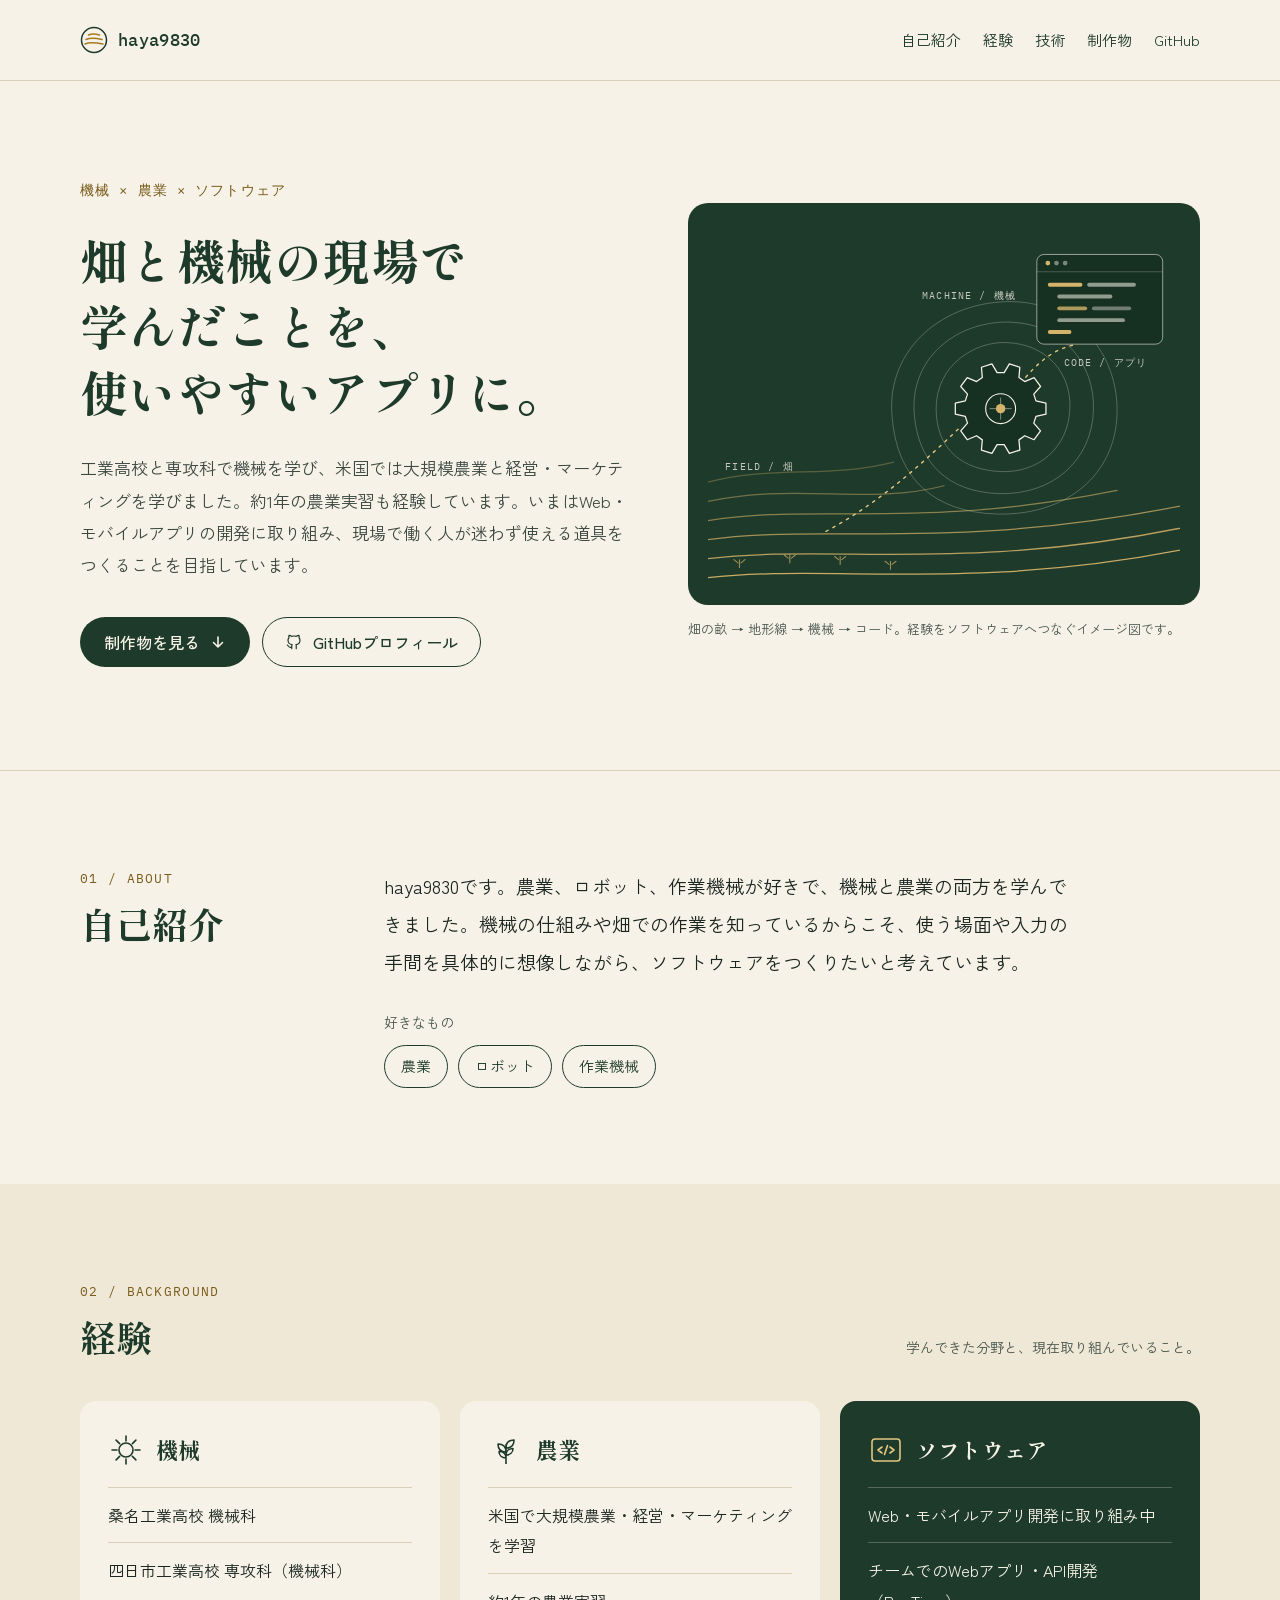
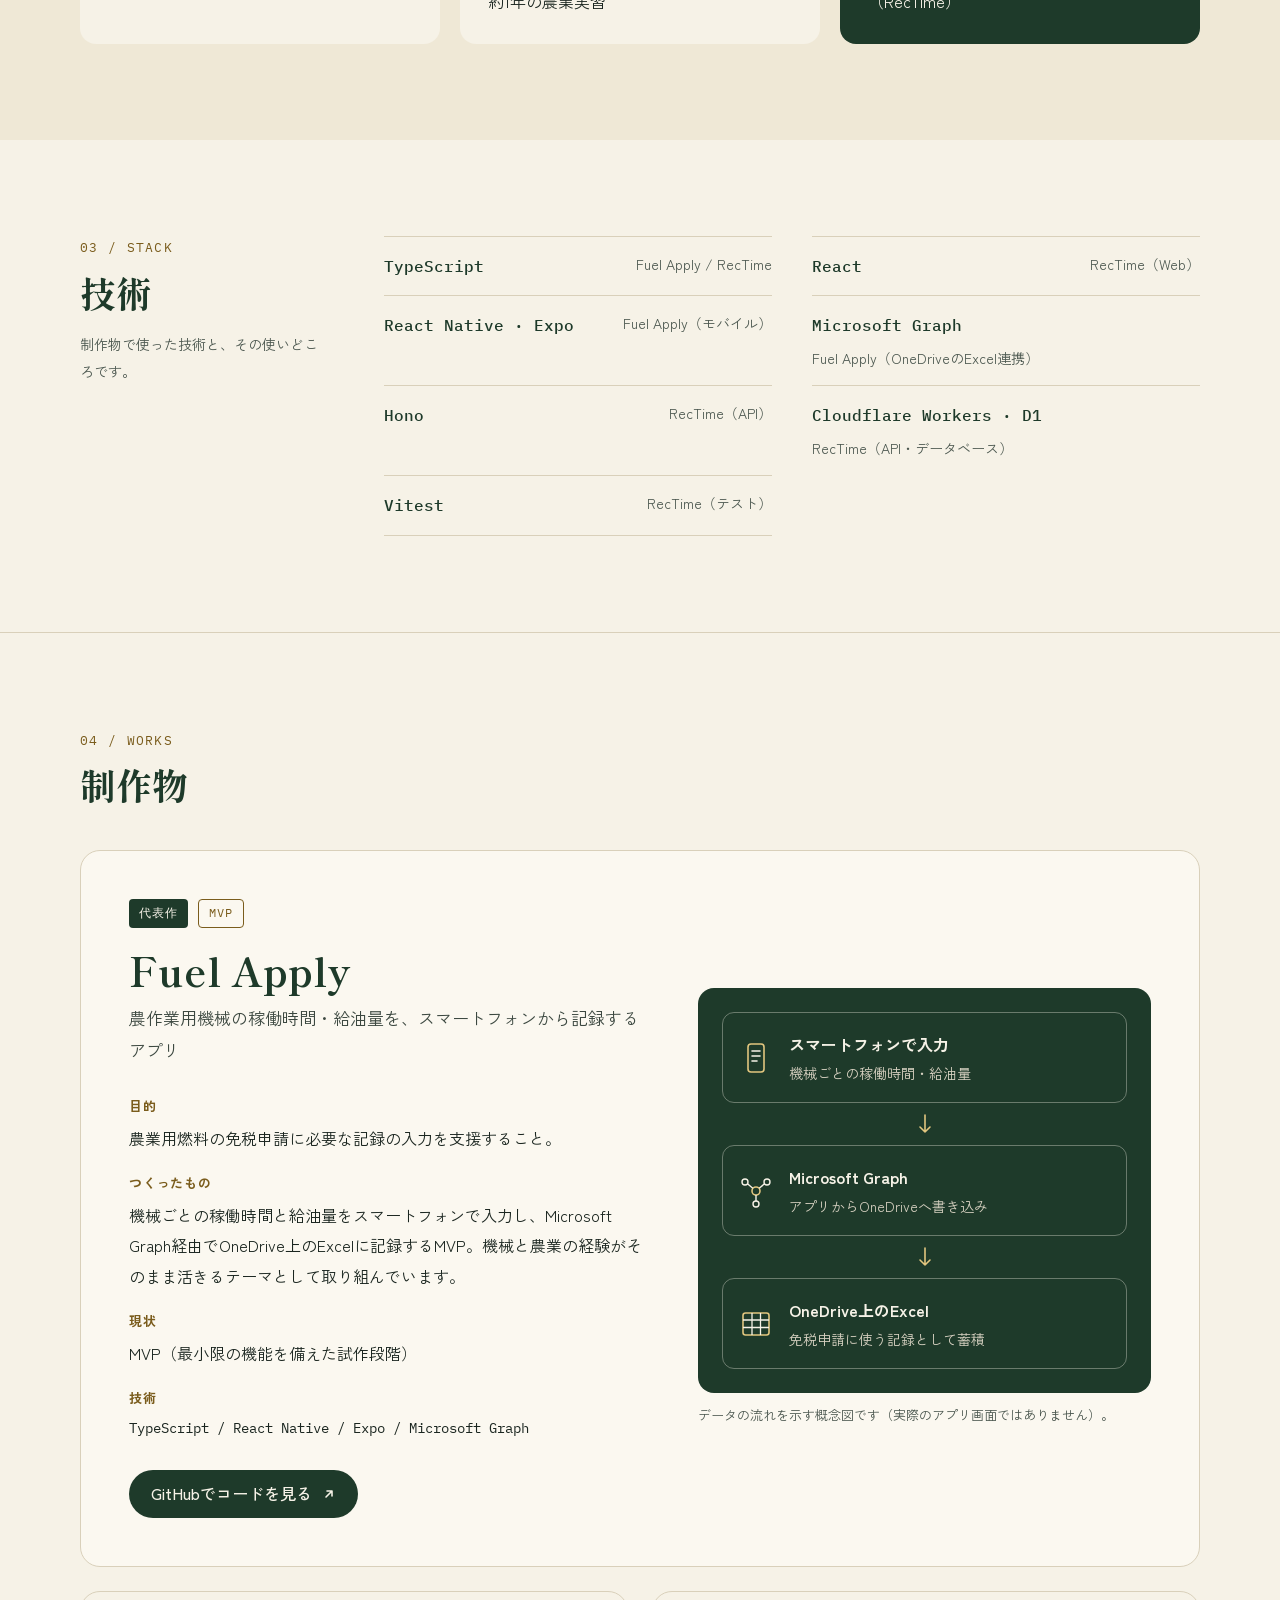
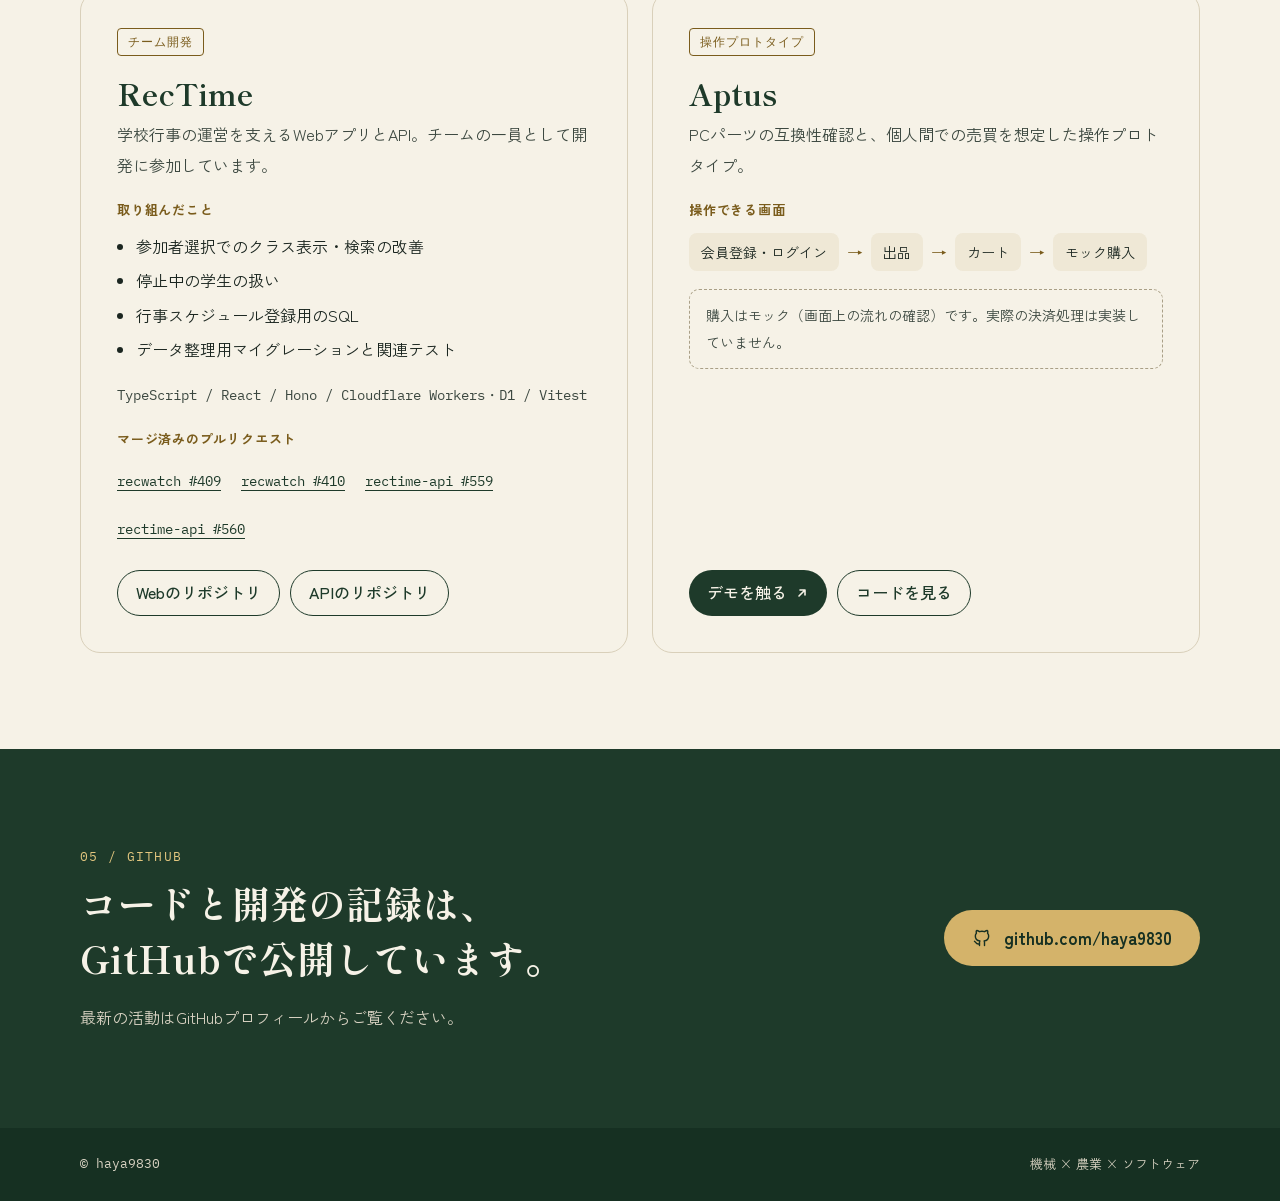
==== index.html @ 088ca64b "feat: publish portfolio created with Claude Artifacts" ====
<!doctype html>
<html lang="ja">
<head>
<meta charset="utf-8">
<meta name="viewport" content="width=device-width, initial-scale=1">
<title>haya9830 | 機械 × 農業 × ソフトウェア</title>
<meta name="description" content="haya9830のポートフォリオ。機械と農業の経験を、使いやすいWeb・モバイルアプリづくりにつなげます。">
<meta name="theme-color" content="#1E3A2A">
<link rel="preconnect" href="https://fonts.googleapis.com">
<link rel="preconnect" href="https://fonts.gstatic.com" crossorigin="">
<link rel="stylesheet" href="https://fonts.googleapis.com/css2?family=Shippori+Mincho+B1:wght@600;700&amp;family=Zen+Kaku+Gothic+New:wght@400;500;700&amp;family=IBM+Plex+Mono:wght@400;500&amp;display=swap">
<style>
html{scroll-behavior:smooth}
body{margin:0;background:#F6F2E7;color:#1B2620}
a{color:#1E3A2A;text-underline-offset:4px;text-decoration-thickness:1px}
a:hover{color:#7A5C1C}
a:focus-visible{outline:3px solid #A87A22;outline-offset:3px;border-radius:4px}
.on-dark a,.on-dark a:hover{color:#F6F2E7}
.on-dark a:focus-visible{outline-color:#E2C67F}
.skip{position:absolute;left:16px;top:-80px;z-index:10;background:#1E3A2A;color:#F6F2E7 !important;padding:12px 18px;border-radius:6px;text-decoration:none}
.skip:focus{top:12px}
.nav a{text-decoration:none}
.nav a:hover{text-decoration:underline}
.btn{transition:background-color .2s ease,color .2s ease}
.btn-primary:hover{background:#163022 !important;color:#F6F2E7 !important}
.btn-ghost:hover{background:#EFE8D6 !important;color:#1E3A2A !important}
.btn-wheat:hover{background:#E2C67F !important;color:#163022 !important}
.flow{stroke-dasharray:3 7;animation:flow 7s linear infinite}
.gear{transform-box:view-box;transform-origin:372px 236px;animation:spin 90s linear infinite}
@keyframes flow{to{stroke-dashoffset:-120}}
@keyframes spin{to{transform:rotate(360deg)}}
@media (prefers-reduced-motion: reduce){html{scroll-behavior:auto}.flow,.gear{animation:none}.btn{transition:none}}
</style>
</head>
<body>
<div style="font-family: 'Zen Kaku Gothic New', 'Hiragino Sans', 'Noto Sans JP', sans-serif; font-size: 16px; line-height: 1.9; color: #1B2620; background: #F6F2E7; position: relative; font-feature-settings: 'palt' 0">
<a class="skip" href="#main">本文へスキップ</a>

<header style="border-bottom: 1px solid #D9D0BA">
<div style="max-width: 1120px; margin: 0 auto; padding: 18px clamp(16px, 5vw, 56px); display: flex; flex-wrap: wrap; align-items: center; justify-content: space-between; gap: 12px 32px">
<a href="#top" style="display: flex; align-items: center; gap: 10px; text-decoration: none; color: #1E3A2A; min-height: 44px">
<svg width="28" height="28" viewBox="0 0 28 28" fill="none" aria-hidden="true"><circle cx="14" cy="14" r="12.5" stroke="#1E3A2A" stroke-width="1.5"></circle><path d="M5 18c4-2 8-2 18 0M6 13.5c4-2 8-2 16 0M8.5 9c3-1.4 6-1.4 11 0" stroke="#A87A22" stroke-width="1.5" stroke-linecap="round"></path></svg>
<span style="font-family: 'IBM Plex Mono', ui-monospace, monospace; font-weight: 500; font-size: 17px; letter-spacing: 0.02em">haya9830</span>
</a>
<nav class="nav" aria-label="ページ内リンク">
<ul style="list-style: none; margin: 0; padding: 0; display: flex; flex-wrap: wrap; gap: 0 22px; font-size: 15px">
<li><a href="#about" style="display: inline-flex; align-items: center; min-height: 44px">自己紹介</a></li>
<li><a href="#background" style="display: inline-flex; align-items: center; min-height: 44px">経験</a></li>
<li><a href="#stack" style="display: inline-flex; align-items: center; min-height: 44px">技術</a></li>
<li><a href="#works" style="display: inline-flex; align-items: center; min-height: 44px">制作物</a></li>
<li><a href="https://github.com/haya9830" style="display: inline-flex; align-items: center; min-height: 44px">GitHub</a></li>
</ul>
</nav>
</div>
</header>

<main id="main">

<section id="top" aria-labelledby="hero-title" style="max-width: 1120px; margin: 0 auto; padding: clamp(48px, 8vw, 96px) clamp(16px, 5vw, 56px) clamp(56px, 8vw, 104px); display: flex; flex-wrap: wrap; align-items: center; gap: 48px 56px">
<div style="flex: 1 1 420px; min-width: 0">
<p style="margin: 0 0 22px; font-family: 'IBM Plex Mono', ui-monospace, monospace; font-size: 14px; letter-spacing: 0.08em; color: #7A5C1C">機械 × 農業 × ソフトウェア</p>
<h1 id="hero-title" style="margin: 0; font-family: 'Shippori Mincho B1', 'Hiragino Mincho ProN', serif; font-weight: 700; font-size: clamp(28px, 4vw, 48px); line-height: 1.38; letter-spacing: 0.01em; color: #1E3A2A">畑と機械の現場で<br>学んだことを、<br>使いやすいアプリに。</h1>
<p style="margin: 28px 0 0; max-width: 34em; font-size: 17px; color: #3C4840">工業高校と専攻科で機械を学び、米国では大規模農業と経営・マーケティングを学びました。約1年の農業実習も経験しています。いまはWeb・モバイルアプリの開発に取り組み、現場で働く人が迷わず使える道具をつくることを目指しています。</p>
<div style="margin-top: 36px; display: flex; flex-wrap: wrap; gap: 12px">
<a class="btn btn-primary" href="#works" style="display: inline-flex; align-items: center; gap: 10px; min-height: 48px; padding: 0 24px; border-radius: 999px; background: #1E3A2A; color: #F6F2E7; text-decoration: none; font-weight: 500">制作物を見る
<svg width="16" height="16" viewBox="0 0 16 16" fill="none" aria-hidden="true"><path d="M8 3v10M3.5 8.5 8 13l4.5-4.5" stroke="currentColor" stroke-width="1.6" stroke-linecap="round" stroke-linejoin="round"></path></svg></a>
<a class="btn btn-ghost" href="https://github.com/haya9830" style="display: inline-flex; align-items: center; gap: 10px; min-height: 48px; padding: 0 22px; border-radius: 999px; border: 1.5px solid #1E3A2A; color: #1E3A2A; text-decoration: none; font-weight: 500">
<svg width="18" height="18" viewBox="0 0 24 24" fill="none" aria-hidden="true"><path d="M9 19c-4.3 1.4-4.3-2.5-6-3m12 5v-3.5c0-1 .1-1.4-.5-2 2.8-.3 5.5-1.4 5.5-6a4.6 4.6 0 0 0-1.3-3.2 4.2 4.2 0 0 0-.1-3.2s-1.1-.3-3.5 1.3a12.3 12.3 0 0 0-6.2 0C6.5 2.8 5.4 3.1 5.4 3.1a4.2 4.2 0 0 0-.1 3.2A4.6 4.6 0 0 0 4 9.5c0 4.6 2.7 5.7 5.5 6-.6.6-.6 1.2-.5 2V21" stroke="currentColor" stroke-width="1.6" stroke-linecap="round" stroke-linejoin="round"></path></svg>GitHubプロフィール</a>
</div>
</div>

<figure style="flex: 1 1 380px; min-width: 0; margin: 0">
<div style="background: #1E3A2A; border-radius: 20px; padding: clamp(12px, 2vw, 20px); overflow: hidden">
<svg viewBox="0 0 600 460" width="100%" role="img" aria-labelledby="hero-svg-title" style="display: block; font-family: 'IBM Plex Mono', ui-monospace, monospace">
<title id="hero-svg-title">畑の畝が地形線になり、歯車を経てコード画面へとつながっていくイラスト</title>
<g fill="none" stroke="#F6F2E7" stroke-opacity="0.28" stroke-width="1.2">
<path d="M290 236C290 180 340 150 380 152C430 154 462 190 460 236C458 286 420 318 372 316C326 314 290 290 290 236Z"></path>
<path d="M262 240C258 168 320 124 384 126C450 128 492 178 490 238C488 302 438 346 370 344C306 342 266 306 262 240Z"></path>
<path d="M234 246C226 160 300 98 388 100C470 102 522 168 520 242C518 320 456 372 368 370C288 368 240 326 234 246Z"></path>
</g>
<g fill="none" stroke="#D4B36A" stroke-width="1.6" stroke-linecap="round">
<path d="M-10 452C150 432 330 470 610 414" stroke-opacity="0.95"></path>
<path d="M-10 428C150 406 320 446 610 386" stroke-opacity="0.85"></path>
<path d="M-10 404C140 380 300 420 610 358" stroke-opacity="0.72"></path>
<path d="M-10 380C130 354 260 392 520 340" stroke-opacity="0.58"></path>
<path d="M-10 356C110 328 200 360 300 334" stroke-opacity="0.45"></path>
<path d="M-10 332C80 306 150 326 236 304" stroke-opacity="0.32"></path>
</g>
<g stroke="#D4B36A" stroke-width="1.4" stroke-linecap="round" stroke-opacity="0.7">
<path d="M40 438v-10M38 432l-5-4M42 432l5-4"></path>
<path d="M104 432v-10M102 426l-5-4M106 426l5-4"></path>
<path d="M168 434v-10M166 428l-5-4M170 428l5-4"></path>
<path d="M232 440v-10M230 434l-5-4M234 434l5-4"></path>
</g>
<path class="flow" d="M150 392C210 360 262 316 318 262" fill="none" stroke="#E2C67F" stroke-width="1.8" stroke-linecap="round"></path>
<path class="flow" d="M404 196C428 168 448 158 470 154" fill="none" stroke="#E2C67F" stroke-width="1.8" stroke-linecap="round"></path>
<g class="gear">
<path d="M416.9 226.1 L429.6 229.0 L429.6 243.0 L416.9 245.9 L414.1 254.4 L422.7 264.2 L414.5 275.5 L402.6 270.4 L395.3 275.7 L396.4 288.6 L383.1 292.9 L376.5 281.8 L367.5 281.8 L360.9 292.9 L347.6 288.6 L348.7 275.7 L341.4 270.4 L329.5 275.5 L321.3 264.2 L329.9 254.4 L327.1 245.9 L314.4 243.0 L314.4 229.0 L327.1 226.1 L329.9 217.6 L321.3 207.8 L329.5 196.5 L341.4 201.6 L348.7 196.3 L347.6 183.4 L360.9 179.1 L367.5 190.2 L376.5 190.2 L383.1 179.1 L396.4 183.4 L395.3 196.3 L402.6 201.6 L414.5 196.5 L422.7 207.8 L414.1 217.6 Z" fill="#163022" stroke="#F6F2E7" stroke-width="1.6" stroke-linejoin="round"></path>
<circle cx="372" cy="236" r="19" fill="none" stroke="#F6F2E7" stroke-width="1.4"></circle>
<path d="M372 222v28M358 236h28" stroke="#F6F2E7" stroke-opacity="0.5" stroke-width="1.2"></path>
</g>
<circle cx="372" cy="236" r="6" fill="#D4B36A"></circle>
<g>
<rect x="418" y="40" width="160" height="114" rx="9" fill="#163022" stroke="#F6F2E7" stroke-opacity="0.6" stroke-width="1.2"></rect>
<path d="M418 62h160" stroke="#F6F2E7" stroke-opacity="0.3"></path>
<circle cx="432" cy="51" r="3" fill="#D4B36A"></circle>
<circle cx="443" cy="51" r="3" fill="#F6F2E7" fill-opacity="0.45"></circle>
<circle cx="454" cy="51" r="3" fill="#F6F2E7" fill-opacity="0.45"></circle>
<rect x="432" y="76" width="44" height="5" rx="2.5" fill="#D4B36A"></rect>
<rect x="482" y="76" width="62" height="5" rx="2.5" fill="#F6F2E7" fill-opacity="0.55"></rect>
<rect x="444" y="91" width="70" height="5" rx="2.5" fill="#F6F2E7" fill-opacity="0.55"></rect>
<rect x="444" y="106" width="38" height="5" rx="2.5" fill="#D4B36A" fill-opacity="0.8"></rect>
<rect x="488" y="106" width="50" height="5" rx="2.5" fill="#F6F2E7" fill-opacity="0.4"></rect>
<rect x="444" y="121" width="86" height="5" rx="2.5" fill="#F6F2E7" fill-opacity="0.55"></rect>
<rect x="432" y="136" width="30" height="5" rx="2.5" fill="#D4B36A"></rect>
</g>
<g fill="#F6F2E7" fill-opacity="0.78" font-size="13" letter-spacing="1.5">
<text x="22" y="314">FIELD / 畑</text>
<text x="272" y="96">MACHINE / 機械</text>
<text x="452" y="182">CODE / アプリ</text>
</g>
</svg>
</div>
<figcaption style="margin-top: 12px; font-size: 13px; color: #4A564E">畑の畝 → 地形線 → 機械 → コード。経験をソフトウェアへつなぐイメージ図です。</figcaption>
</figure>
</section>

<section id="about" aria-labelledby="about-title" style="border-top: 1px solid #D9D0BA">
<div style="max-width: 1120px; margin: 0 auto; padding: clamp(56px, 8vw, 96px) clamp(16px, 5vw, 56px); display: flex; flex-wrap: wrap; gap: 24px 64px">
<div style="flex: 1 1 240px">
<p style="margin: 0; font-family: 'IBM Plex Mono', ui-monospace, monospace; font-size: 13px; letter-spacing: 0.1em; color: #7A5C1C">01 / ABOUT</p>
<h2 id="about-title" style="margin: 6px 0 0; font-family: 'Shippori Mincho B1', serif; font-weight: 700; font-size: clamp(26px, 3.4vw, 36px); line-height: 1.4; color: #1E3A2A">自己紹介</h2>
</div>
<div style="flex: 999 1 520px; min-width: 0">
<p style="margin: 0; font-size: clamp(17px, 1.8vw, 19px); line-height: 2; max-width: 36em">haya9830です。農業、ロボット、作業機械が好きで、機械と農業の両方を学んできました。機械の仕組みや畑での作業を知っているからこそ、使う場面や入力の手間を具体的に想像しながら、ソフトウェアをつくりたいと考えています。</p>
<p style="margin: 28px 0 10px; font-size: 14px; color: #4A564E">好きなもの</p>
<ul style="list-style: none; margin: 0; padding: 0; display: flex; flex-wrap: wrap; gap: 10px">
<li style="padding: 6px 16px; border: 1px solid #1E3A2A; border-radius: 999px; font-size: 15px; color: #1E3A2A">農業</li>
<li style="padding: 6px 16px; border: 1px solid #1E3A2A; border-radius: 999px; font-size: 15px; color: #1E3A2A">ロボット</li>
<li style="padding: 6px 16px; border: 1px solid #1E3A2A; border-radius: 999px; font-size: 15px; color: #1E3A2A">作業機械</li>
</ul>
</div>
</div>
</section>

<section id="background" aria-labelledby="bg-title" style="background: #EFE8D6">
<div style="max-width: 1120px; margin: 0 auto; padding: clamp(56px, 8vw, 96px) clamp(16px, 5vw, 56px)">
<div style="display: flex; flex-wrap: wrap; align-items: flex-end; justify-content: space-between; gap: 12px 40px">
<div>
<p style="margin: 0; font-family: 'IBM Plex Mono', ui-monospace, monospace; font-size: 13px; letter-spacing: 0.1em; color: #7A5C1C">02 / BACKGROUND</p>
<h2 id="bg-title" style="margin: 6px 0 0; font-family: 'Shippori Mincho B1', serif; font-weight: 700; font-size: clamp(26px, 3.4vw, 36px); line-height: 1.4; color: #1E3A2A">経験</h2>
</div>
<p style="margin: 0; font-size: 14px; color: #4A564E">学んできた分野と、現在取り組んでいること。</p>
</div>
<div style="margin-top: 40px; display: grid; grid-template-columns: repeat(auto-fit, minmax(min(100%, 280px), 1fr)); gap: 20px">

<article style="background: #F6F2E7; border-radius: 16px; padding: 28px; display: flex; flex-direction: column; gap: 16px">
<div style="display: flex; align-items: center; gap: 12px">
<svg width="36" height="36" viewBox="0 0 36 36" fill="none" aria-hidden="true"><circle cx="18" cy="18" r="7" stroke="#1E3A2A" stroke-width="1.6"></circle><path d="M18 4v5M18 27v5M4 18h5M27 18h5M8.1 8.1l3.5 3.5M24.4 24.4l3.5 3.5M8.1 27.9l3.5-3.5M24.4 11.6l3.5-3.5" stroke="#1E3A2A" stroke-width="1.6" stroke-linecap="round"></path></svg>
<h3 style="margin: 0; font-family: 'Shippori Mincho B1', serif; font-size: 22px; color: #1E3A2A">機械</h3>
</div>
<ul style="margin: 0; padding: 0; list-style: none; display: flex; flex-direction: column; gap: 12px">
<li style="border-top: 1px solid #D9D0BA; padding-top: 12px">桑名工業高校 機械科</li>
<li style="border-top: 1px solid #D9D0BA; padding-top: 12px">四日市工業高校 専攻科（機械科）</li>
</ul>
</article>

<article style="background: #F6F2E7; border-radius: 16px; padding: 28px; display: flex; flex-direction: column; gap: 16px">
<div style="display: flex; align-items: center; gap: 12px">
<svg width="36" height="36" viewBox="0 0 36 36" fill="none" aria-hidden="true"><path d="M18 32V12M18 20c-5 0-8-3-8-8 5 0 8 3 8 8ZM18 16c5 0 8-3 8-8-5 0-8 3-8 8ZM18 26c-4 0-7-2.5-7-6.5 4 0 7 2.5 7 6.5ZM18 23c4 0 7-2.5 7-6.5-4 0-7 2.5-7 6.5Z" stroke="#1E3A2A" stroke-width="1.6" stroke-linejoin="round"></path></svg>
<h3 style="margin: 0; font-family: 'Shippori Mincho B1', serif; font-size: 22px; color: #1E3A2A">農業</h3>
</div>
<ul style="margin: 0; padding: 0; list-style: none; display: flex; flex-direction: column; gap: 12px">
<li style="border-top: 1px solid #D9D0BA; padding-top: 12px">米国で大規模農業・経営・マーケティングを学習</li>
<li style="border-top: 1px solid #D9D0BA; padding-top: 12px">約1年の農業実習</li>
</ul>
</article>

<article style="background: #1E3A2A; color: #F6F2E7; border-radius: 16px; padding: 28px; display: flex; flex-direction: column; gap: 16px">
<div style="display: flex; align-items: center; gap: 12px">
<svg width="36" height="36" viewBox="0 0 36 36" fill="none" aria-hidden="true"><rect x="4" y="7" width="28" height="22" rx="3" stroke="#E2C67F" stroke-width="1.6"></rect><path d="M14 15l-4 3 4 3M22 15l4 3-4 3M19.5 13.5l-3 9" stroke="#E2C67F" stroke-width="1.6" stroke-linecap="round" stroke-linejoin="round"></path></svg>
<h3 style="margin: 0; font-family: 'Shippori Mincho B1', serif; font-size: 22px; color: #F6F2E7">ソフトウェア</h3>
</div>
<ul style="margin: 0; padding: 0; list-style: none; display: flex; flex-direction: column; gap: 12px">
<li style="border-top: 1px solid rgba(246, 242, 231, 0.25); padding-top: 12px">Web・モバイルアプリ開発に取り組み中</li>
<li style="border-top: 1px solid rgba(246, 242, 231, 0.25); padding-top: 12px">チームでのWebアプリ・API開発（RecTime）</li>
</ul>
</article>

</div>
</div>
</section>

<section id="stack" aria-labelledby="stack-title">
<div style="max-width: 1120px; margin: 0 auto; padding: clamp(56px, 8vw, 96px) clamp(16px, 5vw, 56px); display: flex; flex-wrap: wrap; gap: 24px 64px">
<div style="flex: 1 1 240px">
<p style="margin: 0; font-family: 'IBM Plex Mono', ui-monospace, monospace; font-size: 13px; letter-spacing: 0.1em; color: #7A5C1C">03 / STACK</p>
<h2 id="stack-title" style="margin: 6px 0 0; font-family: 'Shippori Mincho B1', serif; font-weight: 700; font-size: clamp(26px, 3.4vw, 36px); line-height: 1.4; color: #1E3A2A">技術</h2>
<p style="margin: 14px 0 0; font-size: 14px; color: #4A564E; max-width: 20em">制作物で使った技術と、その使いどころです。</p>
</div>
<dl style="flex: 999 1 520px; min-width: 0; margin: 0; display: grid; grid-template-columns: repeat(auto-fit, minmax(min(100%, 300px), 1fr)); column-gap: 40px">
<div style="border-top: 1px solid #D9D0BA; padding: 14px 0; display: flex; flex-wrap: wrap; justify-content: space-between; gap: 4px 16px"><dt style="font-family: 'IBM Plex Mono', ui-monospace, monospace; font-weight: 500; color: #1E3A2A">TypeScript</dt><dd style="margin: 0; font-size: 14px; color: #4A564E">Fuel Apply / RecTime</dd></div>
<div style="border-top: 1px solid #D9D0BA; padding: 14px 0; display: flex; flex-wrap: wrap; justify-content: space-between; gap: 4px 16px"><dt style="font-family: 'IBM Plex Mono', ui-monospace, monospace; font-weight: 500; color: #1E3A2A">React</dt><dd style="margin: 0; font-size: 14px; color: #4A564E">RecTime（Web）</dd></div>
<div style="border-top: 1px solid #D9D0BA; padding: 14px 0; display: flex; flex-wrap: wrap; justify-content: space-between; gap: 4px 16px"><dt style="font-family: 'IBM Plex Mono', ui-monospace, monospace; font-weight: 500; color: #1E3A2A">React Native · Expo</dt><dd style="margin: 0; font-size: 14px; color: #4A564E">Fuel Apply（モバイル）</dd></div>
<div style="border-top: 1px solid #D9D0BA; padding: 14px 0; display: flex; flex-wrap: wrap; justify-content: space-between; gap: 4px 16px"><dt style="font-family: 'IBM Plex Mono', ui-monospace, monospace; font-weight: 500; color: #1E3A2A">Microsoft Graph</dt><dd style="margin: 0; font-size: 14px; color: #4A564E">Fuel Apply（OneDriveのExcel連携）</dd></div>
<div style="border-top: 1px solid #D9D0BA; padding: 14px 0; display: flex; flex-wrap: wrap; justify-content: space-between; gap: 4px 16px"><dt style="font-family: 'IBM Plex Mono', ui-monospace, monospace; font-weight: 500; color: #1E3A2A">Hono</dt><dd style="margin: 0; font-size: 14px; color: #4A564E">RecTime（API）</dd></div>
<div style="border-top: 1px solid #D9D0BA; padding: 14px 0; display: flex; flex-wrap: wrap; justify-content: space-between; gap: 4px 16px"><dt style="font-family: 'IBM Plex Mono', ui-monospace, monospace; font-weight: 500; color: #1E3A2A">Cloudflare Workers · D1</dt><dd style="margin: 0; font-size: 14px; color: #4A564E">RecTime（API・データベース）</dd></div>
<div style="border-top: 1px solid #D9D0BA; border-bottom: 1px solid #D9D0BA; padding: 14px 0; display: flex; flex-wrap: wrap; justify-content: space-between; gap: 4px 16px"><dt style="font-family: 'IBM Plex Mono', ui-monospace, monospace; font-weight: 500; color: #1E3A2A">Vitest</dt><dd style="margin: 0; font-size: 14px; color: #4A564E">RecTime（テスト）</dd></div>
</dl>
</div>
</section>

<section id="works" aria-labelledby="works-title" style="border-top: 1px solid #D9D0BA">
<div style="max-width: 1120px; margin: 0 auto; padding: clamp(56px, 8vw, 96px) clamp(16px, 5vw, 56px)">
<p style="margin: 0; font-family: 'IBM Plex Mono', ui-monospace, monospace; font-size: 13px; letter-spacing: 0.1em; color: #7A5C1C">04 / WORKS</p>
<h2 id="works-title" style="margin: 6px 0 0; font-family: 'Shippori Mincho B1', serif; font-weight: 700; font-size: clamp(26px, 3.4vw, 36px); line-height: 1.4; color: #1E3A2A">制作物</h2>

<article aria-labelledby="fuel-title" style="margin-top: 40px; background: #FBF8F0; border: 1px solid #D9D0BA; border-radius: 20px; padding: clamp(22px, 4vw, 48px); display: flex; flex-wrap: wrap; gap: 36px 56px">
<div style="flex: 1 1 400px; min-width: 0">
<div style="display: flex; flex-wrap: wrap; align-items: center; gap: 10px">
<span style="font-family: 'IBM Plex Mono', ui-monospace, monospace; font-size: 12px; letter-spacing: 0.08em; padding: 3px 10px; border-radius: 4px; background: #1E3A2A; color: #F6F2E7">代表作</span>
<span style="font-family: 'IBM Plex Mono', ui-monospace, monospace; font-size: 12px; letter-spacing: 0.08em; padding: 2px 10px; border-radius: 4px; border: 1px solid #7A5C1C; color: #7A5C1C">MVP</span>
</div>
<h3 id="fuel-title" style="margin: 16px 0 0; font-family: 'Shippori Mincho B1', serif; font-weight: 700; font-size: clamp(28px, 3.6vw, 40px); line-height: 1.3; color: #1E3A2A">Fuel Apply</h3>
<p style="margin: 6px 0 0; font-size: 17px; color: #3C4840">農作業用機械の稼働時間・給油量を、スマートフォンから記録するアプリ</p>
<dl style="margin: 28px 0 0; display: flex; flex-direction: column; gap: 18px">
<div><dt style="font-size: 13px; font-weight: 700; color: #7A5C1C; letter-spacing: 0.06em">目的</dt><dd style="margin: 4px 0 0">農業用燃料の免税申請に必要な記録の入力を支援すること。</dd></div>
<div><dt style="font-size: 13px; font-weight: 700; color: #7A5C1C; letter-spacing: 0.06em">つくったもの</dt><dd style="margin: 4px 0 0">機械ごとの稼働時間と給油量をスマートフォンで入力し、Microsoft Graph経由でOneDrive上のExcelに記録するMVP。機械と農業の経験がそのまま活きるテーマとして取り組んでいます。</dd></div>
<div><dt style="font-size: 13px; font-weight: 700; color: #7A5C1C; letter-spacing: 0.06em">現状</dt><dd style="margin: 4px 0 0">MVP（最小限の機能を備えた試作段階）</dd></div>
<div><dt style="font-size: 13px; font-weight: 700; color: #7A5C1C; letter-spacing: 0.06em">技術</dt><dd style="margin: 4px 0 0; font-family: 'IBM Plex Mono', ui-monospace, monospace; font-size: 14px">TypeScript / React Native / Expo / Microsoft Graph</dd></div>
</dl>
<a class="btn btn-primary" href="https://github.com/haya9830/fuel_apply" style="margin-top: 28px; display: inline-flex; align-items: center; gap: 10px; min-height: 48px; padding: 0 22px; border-radius: 999px; background: #1E3A2A; color: #F6F2E7; text-decoration: none; font-weight: 500">GitHubでコードを見る
<svg width="14" height="14" viewBox="0 0 14 14" fill="none" aria-hidden="true"><path d="M4 10 10 4M5 4h5v5" stroke="currentColor" stroke-width="1.6" stroke-linecap="round" stroke-linejoin="round"></path></svg></a>
</div>

<figure style="flex: 1 1 340px; min-width: 0; margin: 0; align-self: center">
<div style="background: #1E3A2A; border-radius: 16px; padding: 24px; display: flex; flex-direction: column; gap: 10px; color: #F6F2E7">
<div style="display: flex; align-items: center; gap: 16px; padding: 16px; border: 1px solid rgba(246, 242, 231, 0.35); border-radius: 12px">
<svg width="34" height="34" viewBox="0 0 34 34" fill="none" aria-hidden="true"><rect x="9" y="3" width="16" height="28" rx="3" stroke="#E2C67F" stroke-width="1.6"></rect><path d="M13 10h8M13 15h8M13 20h5" stroke="#F6F2E7" stroke-width="1.6" stroke-linecap="round"></path></svg>
<div><p style="margin: 0; font-weight: 700">スマートフォンで入力</p><p style="margin: 0; font-size: 14px; color: #D8D2C2">機械ごとの稼働時間・給油量</p></div>
</div>
<svg width="16" height="22" viewBox="0 0 16 22" fill="none" aria-hidden="true" style="align-self: center"><path d="M8 2v17M3 14l5 5 5-5" stroke="#E2C67F" stroke-width="1.6" stroke-linecap="round" stroke-linejoin="round"></path></svg>
<div style="display: flex; align-items: center; gap: 16px; padding: 16px; border: 1px solid rgba(246, 242, 231, 0.35); border-radius: 12px">
<svg width="34" height="34" viewBox="0 0 34 34" fill="none" aria-hidden="true"><circle cx="17" cy="17" r="4" stroke="#E2C67F" stroke-width="1.6"></circle><circle cx="6" cy="8" r="3" stroke="#F6F2E7" stroke-width="1.4"></circle><circle cx="28" cy="8" r="3" stroke="#F6F2E7" stroke-width="1.4"></circle><circle cx="17" cy="30" r="3" stroke="#F6F2E7" stroke-width="1.4"></circle><path d="M8.5 9.8l5.3 4.5M25.5 9.8l-5.3 4.5M17 21v6" stroke="#F6F2E7" stroke-width="1.4"></path></svg>
<div><p style="margin: 0; font-weight: 700">Microsoft Graph</p><p style="margin: 0; font-size: 14px; color: #D8D2C2">アプリからOneDriveへ書き込み</p></div>
</div>
<svg width="16" height="22" viewBox="0 0 16 22" fill="none" aria-hidden="true" style="align-self: center"><path d="M8 2v17M3 14l5 5 5-5" stroke="#E2C67F" stroke-width="1.6" stroke-linecap="round" stroke-linejoin="round"></path></svg>
<div style="display: flex; align-items: center; gap: 16px; padding: 16px; border: 1px solid rgba(246, 242, 231, 0.35); border-radius: 12px">
<svg width="34" height="34" viewBox="0 0 34 34" fill="none" aria-hidden="true"><rect x="4" y="6" width="26" height="22" rx="2.5" stroke="#E2C67F" stroke-width="1.6"></rect><path d="M4 13h26M4 20.5h26M13 6v22M21.5 6v22" stroke="#F6F2E7" stroke-width="1.3"></path></svg>
<div><p style="margin: 0; font-weight: 700">OneDrive上のExcel</p><p style="margin: 0; font-size: 14px; color: #D8D2C2">免税申請に使う記録として蓄積</p></div>
</div>
</div>
<figcaption style="margin-top: 10px; font-size: 13px; color: #4A564E">データの流れを示す概念図です（実際のアプリ画面ではありません）。</figcaption>
</figure>
</article>

<div style="margin-top: 24px; display: grid; grid-template-columns: repeat(auto-fit, minmax(min(100%, 420px), 1fr)); gap: 24px">

<article aria-labelledby="rectime-title" style="border: 1px solid #D9D0BA; border-radius: 20px; padding: clamp(22px, 3vw, 36px); display: flex; flex-direction: column; gap: 18px">
<div style="display: flex; flex-wrap: wrap; gap: 10px"><span style="font-family: 'IBM Plex Mono', ui-monospace, monospace; font-size: 12px; letter-spacing: 0.08em; padding: 2px 10px; border-radius: 4px; border: 1px solid #7A5C1C; color: #7A5C1C">チーム開発</span></div>
<div>
<h3 id="rectime-title" style="margin: 0; font-family: 'Shippori Mincho B1', serif; font-weight: 700; font-size: 30px; line-height: 1.3; color: #1E3A2A">RecTime</h3>
<p style="margin: 6px 0 0; color: #3C4840">学校行事の運営を支えるWebアプリとAPI。チームの一員として開発に参加しています。</p>
</div>
<div>
<p style="margin: 0; font-size: 13px; font-weight: 700; color: #7A5C1C; letter-spacing: 0.06em">取り組んだこと</p>
<ul style="margin: 8px 0 0; padding-left: 1.2em; display: flex; flex-direction: column; gap: 4px">
<li>参加者選択でのクラス表示・検索の改善</li>
<li>停止中の学生の扱い</li>
<li>行事スケジュール登録用のSQL</li>
<li>データ整理用マイグレーションと関連テスト</li>
</ul>
</div>
<p style="margin: 0; font-family: 'IBM Plex Mono', ui-monospace, monospace; font-size: 14px; color: #3C4840">TypeScript / React / Hono / Cloudflare Workers・D1 / Vitest</p>
<div>
<p style="margin: 0; font-size: 13px; font-weight: 700; color: #7A5C1C; letter-spacing: 0.06em">マージ済みのプルリクエスト</p>
<ul style="list-style: none; margin: 8px 0 0; padding: 0; display: flex; flex-wrap: wrap; gap: 4px 20px; font-family: 'IBM Plex Mono', ui-monospace, monospace; font-size: 14px">
<li><a href="https://github.com/HalNagoyaRecTime/recwatch/pull/409" style="display: inline-flex; align-items: center; min-height: 44px">recwatch #409</a></li>
<li><a href="https://github.com/HalNagoyaRecTime/recwatch/pull/410" style="display: inline-flex; align-items: center; min-height: 44px">recwatch #410</a></li>
<li><a href="https://github.com/HalNagoyaRecTime/rectime-api/pull/559" style="display: inline-flex; align-items: center; min-height: 44px">rectime-api #559</a></li>
<li><a href="https://github.com/HalNagoyaRecTime/rectime-api/pull/560" style="display: inline-flex; align-items: center; min-height: 44px">rectime-api #560</a></li>
</ul>
</div>
<div style="margin-top: auto; display: flex; flex-wrap: wrap; gap: 10px">
<a class="btn btn-ghost" href="https://github.com/HalNagoyaRecTime/recwatch" style="display: inline-flex; align-items: center; min-height: 44px; padding: 0 18px; border-radius: 999px; border: 1.5px solid #1E3A2A; color: #1E3A2A; text-decoration: none; font-weight: 500">Webのリポジトリ</a>
<a class="btn btn-ghost" href="https://github.com/HalNagoyaRecTime/rectime-api" style="display: inline-flex; align-items: center; min-height: 44px; padding: 0 18px; border-radius: 999px; border: 1.5px solid #1E3A2A; color: #1E3A2A; text-decoration: none; font-weight: 500">APIのリポジトリ</a>
</div>
</article>

<article aria-labelledby="aptus-title" style="border: 1px solid #D9D0BA; border-radius: 20px; padding: clamp(22px, 3vw, 36px); display: flex; flex-direction: column; gap: 18px">
<div style="display: flex; flex-wrap: wrap; gap: 10px"><span style="font-family: 'IBM Plex Mono', ui-monospace, monospace; font-size: 12px; letter-spacing: 0.08em; padding: 2px 10px; border-radius: 4px; border: 1px solid #7A5C1C; color: #7A5C1C">操作プロトタイプ</span></div>
<div>
<h3 id="aptus-title" style="margin: 0; font-family: 'Shippori Mincho B1', serif; font-weight: 700; font-size: 30px; line-height: 1.3; color: #1E3A2A">Aptus</h3>
<p style="margin: 6px 0 0; color: #3C4840">PCパーツの互換性確認と、個人間での売買を想定した操作プロトタイプ。</p>
</div>
<div>
<p style="margin: 0; font-size: 13px; font-weight: 700; color: #7A5C1C; letter-spacing: 0.06em">操作できる画面</p>
<ol style="list-style: none; margin: 10px 0 0; padding: 0; display: flex; flex-wrap: wrap; align-items: center; gap: 8px">
<li style="padding: 6px 12px; border-radius: 8px; background: #EFE8D6; font-size: 14px">会員登録・ログイン</li>
<li aria-hidden="true" style="color: #7A5C1C">→</li>
<li style="padding: 6px 12px; border-radius: 8px; background: #EFE8D6; font-size: 14px">出品</li>
<li aria-hidden="true" style="color: #7A5C1C">→</li>
<li style="padding: 6px 12px; border-radius: 8px; background: #EFE8D6; font-size: 14px">カート</li>
<li aria-hidden="true" style="color: #7A5C1C">→</li>
<li style="padding: 6px 12px; border-radius: 8px; background: #EFE8D6; font-size: 14px">モック購入</li>
</ol>
</div>
<p style="margin: 0; padding: 12px 16px; border-radius: 10px; border: 1px dashed #A99F86; font-size: 14px; color: #3C4840">購入はモック（画面上の流れの確認）です。実際の決済処理は実装していません。</p>
<div style="margin-top: auto; display: flex; flex-wrap: wrap; gap: 10px">
<a class="btn btn-primary" href="https://haya9830.github.io/aptus-mvp-prototype-ia12a203-10/" style="display: inline-flex; align-items: center; gap: 8px; min-height: 44px; padding: 0 18px; border-radius: 999px; background: #1E3A2A; color: #F6F2E7; text-decoration: none; font-weight: 500">デモを触る
<svg width="14" height="14" viewBox="0 0 14 14" fill="none" aria-hidden="true"><path d="M4 10 10 4M5 4h5v5" stroke="currentColor" stroke-width="1.6" stroke-linecap="round" stroke-linejoin="round"></path></svg></a>
<a class="btn btn-ghost" href="https://github.com/haya9830/aptus-mvp-prototype-ia12a203-10" style="display: inline-flex; align-items: center; min-height: 44px; padding: 0 18px; border-radius: 999px; border: 1.5px solid #1E3A2A; color: #1E3A2A; text-decoration: none; font-weight: 500">コードを見る</a>
</div>
</article>

</div>
</div>
</section>

<section class="on-dark" aria-labelledby="gh-title" style="background: #1E3A2A; color: #F6F2E7">
<div style="max-width: 1120px; margin: 0 auto; padding: clamp(56px, 8vw, 96px) clamp(16px, 5vw, 56px); display: flex; flex-wrap: wrap; align-items: center; justify-content: space-between; gap: 32px 56px">
<div style="flex: 1 1 420px; min-width: 0">
<p style="margin: 0; font-family: 'IBM Plex Mono', ui-monospace, monospace; font-size: 13px; letter-spacing: 0.1em; color: #E2C67F">05 / GITHUB</p>
<h2 id="gh-title" style="margin: 6px 0 0; font-family: 'Shippori Mincho B1', serif; font-weight: 700; font-size: clamp(26px, 3.4vw, 38px); line-height: 1.45; color: #F6F2E7">コードと開発の記録は、<br>GitHubで公開しています。</h2>
<p style="margin: 16px 0 0; color: #D8D2C2; max-width: 32em">最新の活動はGitHubプロフィールからご覧ください。</p>
</div>
<a class="btn btn-wheat" href="https://github.com/haya9830" style="display: inline-flex; align-items: center; gap: 12px; min-height: 56px; padding: 0 28px; border-radius: 999px; background: #D4B36A; color: #163022 !important; text-decoration: none; font-weight: 700; font-size: 17px">
<svg width="20" height="20" viewBox="0 0 24 24" fill="none" aria-hidden="true"><path d="M9 19c-4.3 1.4-4.3-2.5-6-3m12 5v-3.5c0-1 .1-1.4-.5-2 2.8-.3 5.5-1.4 5.5-6a4.6 4.6 0 0 0-1.3-3.2 4.2 4.2 0 0 0-.1-3.2s-1.1-.3-3.5 1.3a12.3 12.3 0 0 0-6.2 0C6.5 2.8 5.4 3.1 5.4 3.1a4.2 4.2 0 0 0-.1 3.2A4.6 4.6 0 0 0 4 9.5c0 4.6 2.7 5.7 5.5 6-.6.6-.6 1.2-.5 2V21" stroke="currentColor" stroke-width="1.7" stroke-linecap="round" stroke-linejoin="round"></path></svg>github.com/haya9830</a>
</div>
</section>

</main>

<footer style="background: #163022; color: #D8D2C2">
<div style="max-width: 1120px; margin: 0 auto; padding: 24px clamp(16px, 5vw, 56px); display: flex; flex-wrap: wrap; justify-content: space-between; gap: 8px 24px; font-size: 13px">
<p style="margin: 0; font-family: 'IBM Plex Mono', ui-monospace, monospace">© haya9830</p>
<p style="margin: 0">機械 × 農業 × ソフトウェア</p>
</div>
</footer>
</div>
</body>
</html>
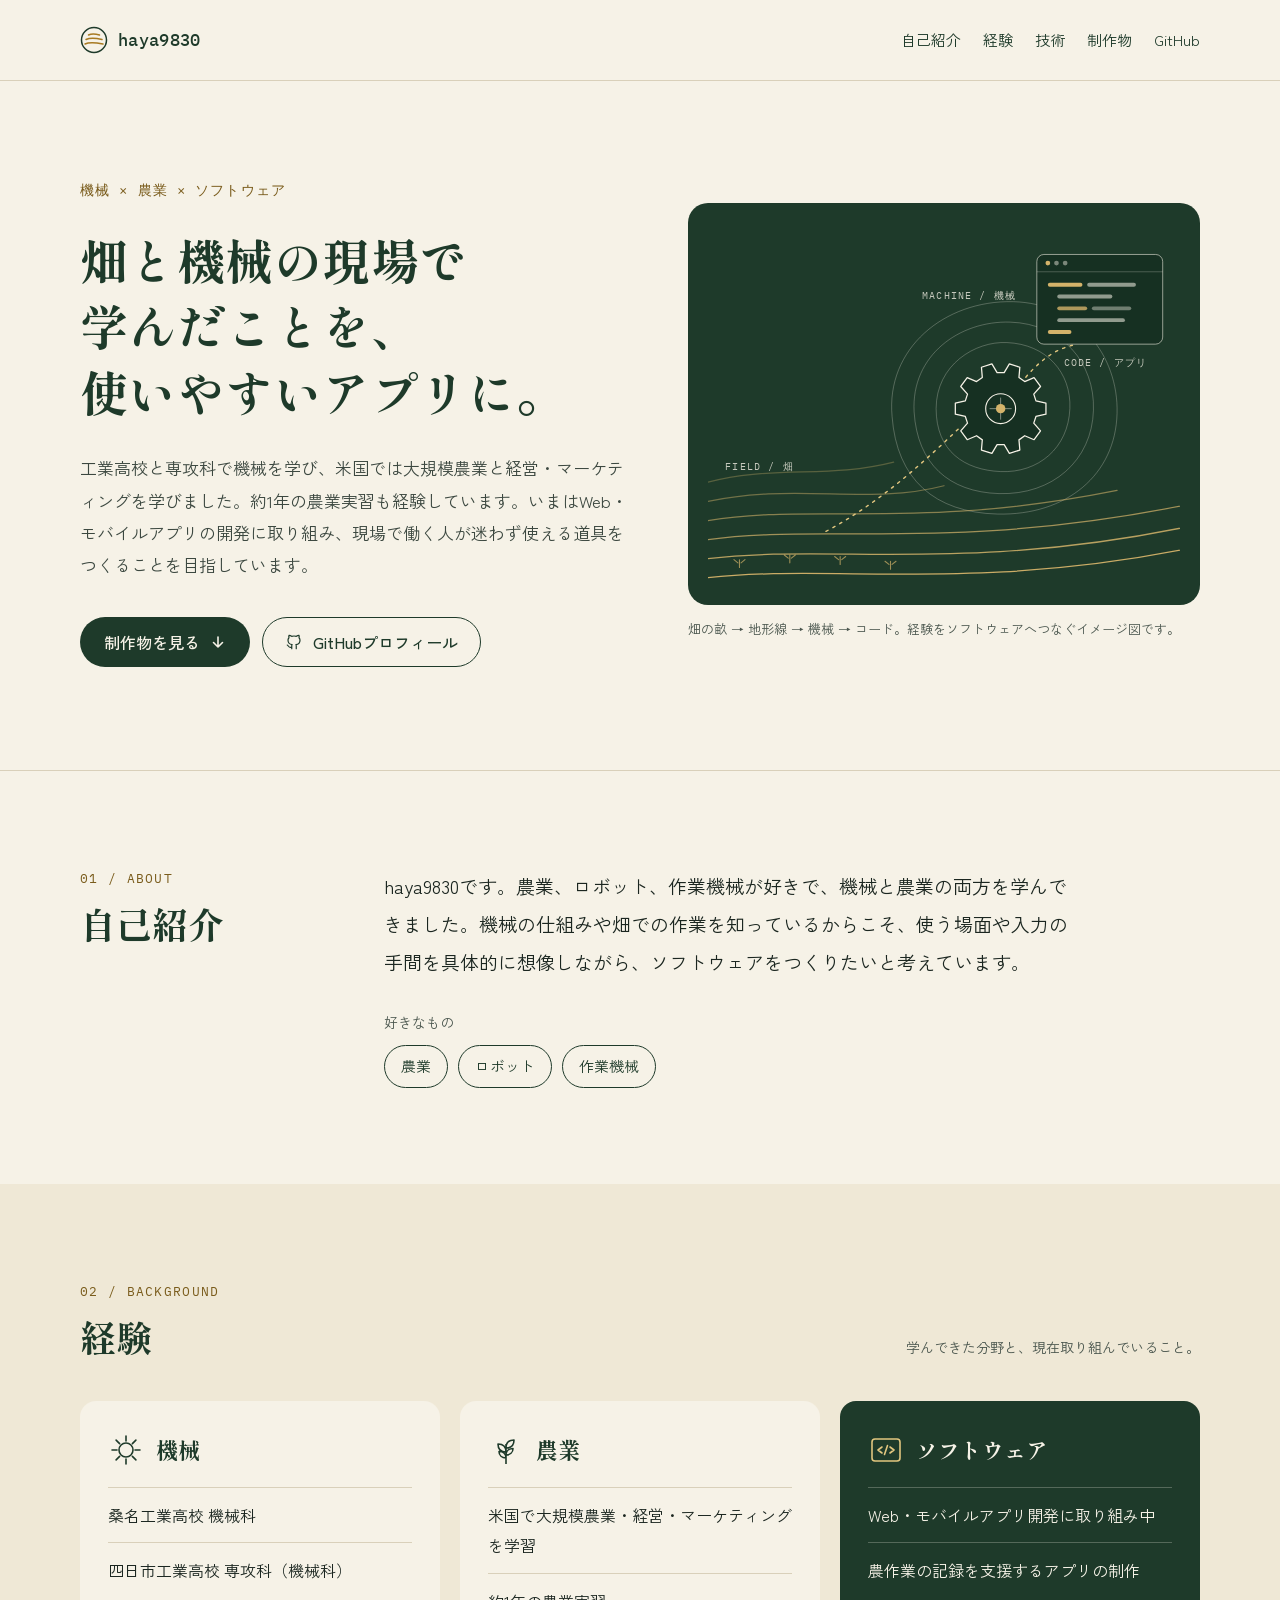
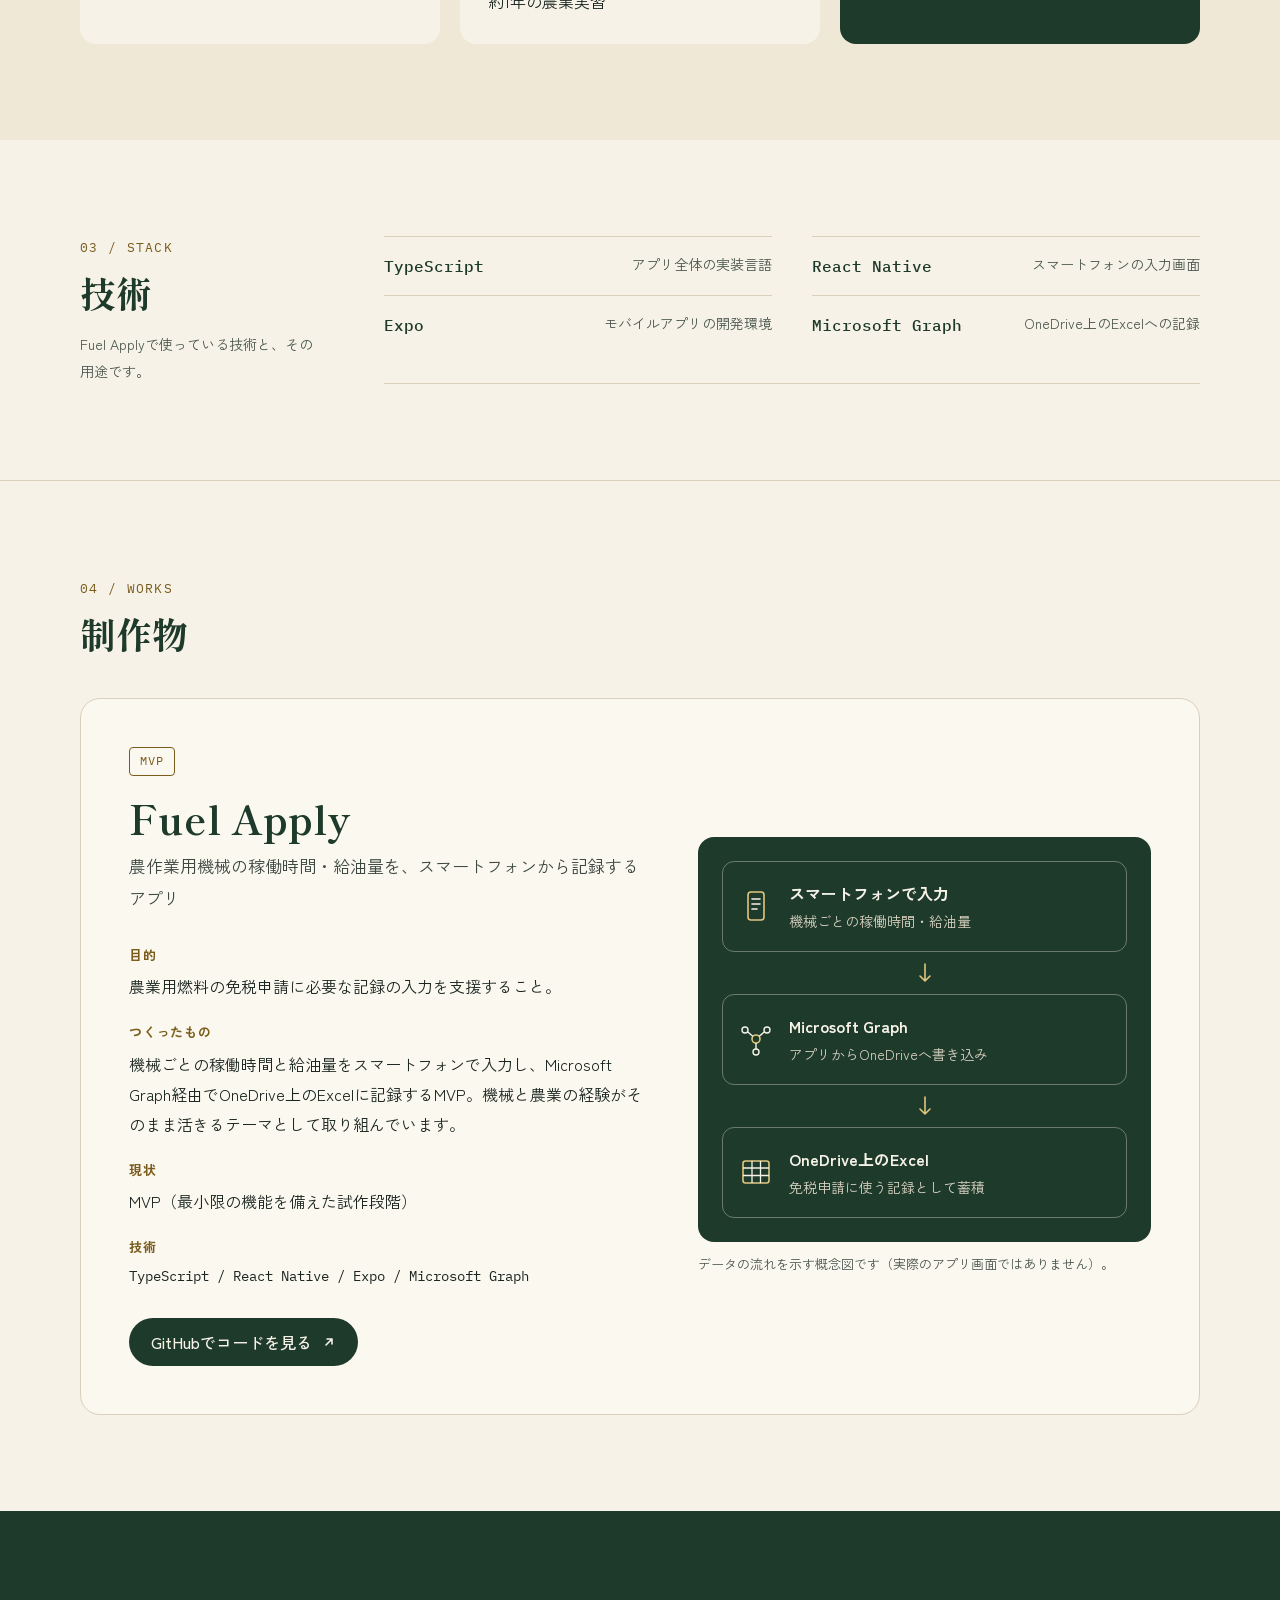
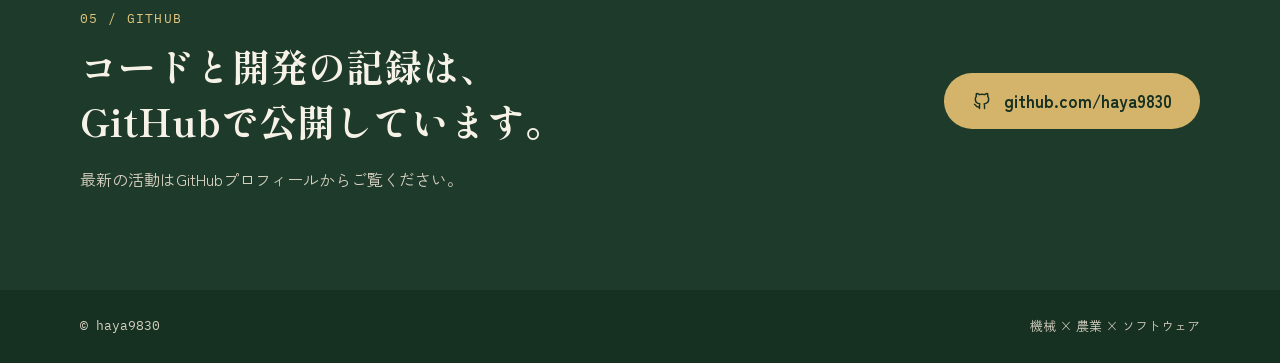
==== commit 44a00de1: "docs: focus portfolio on Fuel Apply" ====
--- a/index.html
+++ b/index.html
@@ -183,7 +183,7 @@
 </div>
 <ul style="margin: 0; padding: 0; list-style: none; display: flex; flex-direction: column; gap: 12px">
 <li style="border-top: 1px solid rgba(246, 242, 231, 0.25); padding-top: 12px">Web・モバイルアプリ開発に取り組み中</li>
-<li style="border-top: 1px solid rgba(246, 242, 231, 0.25); padding-top: 12px">チームでのWebアプリ・API開発（RecTime）</li>
+<li style="border-top: 1px solid rgba(246, 242, 231, 0.25); padding-top: 12px">農作業の記録を支援するアプリの制作</li>
 </ul>
 </article>
 
@@ -196,16 +196,13 @@
 <div style="flex: 1 1 240px">
 <p style="margin: 0; font-family: 'IBM Plex Mono', ui-monospace, monospace; font-size: 13px; letter-spacing: 0.1em; color: #7A5C1C">03 / STACK</p>
 <h2 id="stack-title" style="margin: 6px 0 0; font-family: 'Shippori Mincho B1', serif; font-weight: 700; font-size: clamp(26px, 3.4vw, 36px); line-height: 1.4; color: #1E3A2A">技術</h2>
-<p style="margin: 14px 0 0; font-size: 14px; color: #4A564E; max-width: 20em">制作物で使った技術と、その使いどころです。</p>
-</div>
-<dl style="flex: 999 1 520px; min-width: 0; margin: 0; display: grid; grid-template-columns: repeat(auto-fit, minmax(min(100%, 300px), 1fr)); column-gap: 40px">
-<div style="border-top: 1px solid #D9D0BA; padding: 14px 0; display: flex; flex-wrap: wrap; justify-content: space-between; gap: 4px 16px"><dt style="font-family: 'IBM Plex Mono', ui-monospace, monospace; font-weight: 500; color: #1E3A2A">TypeScript</dt><dd style="margin: 0; font-size: 14px; color: #4A564E">Fuel Apply / RecTime</dd></div>
-<div style="border-top: 1px solid #D9D0BA; padding: 14px 0; display: flex; flex-wrap: wrap; justify-content: space-between; gap: 4px 16px"><dt style="font-family: 'IBM Plex Mono', ui-monospace, monospace; font-weight: 500; color: #1E3A2A">React</dt><dd style="margin: 0; font-size: 14px; color: #4A564E">RecTime（Web）</dd></div>
-<div style="border-top: 1px solid #D9D0BA; padding: 14px 0; display: flex; flex-wrap: wrap; justify-content: space-between; gap: 4px 16px"><dt style="font-family: 'IBM Plex Mono', ui-monospace, monospace; font-weight: 500; color: #1E3A2A">React Native · Expo</dt><dd style="margin: 0; font-size: 14px; color: #4A564E">Fuel Apply（モバイル）</dd></div>
-<div style="border-top: 1px solid #D9D0BA; padding: 14px 0; display: flex; flex-wrap: wrap; justify-content: space-between; gap: 4px 16px"><dt style="font-family: 'IBM Plex Mono', ui-monospace, monospace; font-weight: 500; color: #1E3A2A">Microsoft Graph</dt><dd style="margin: 0; font-size: 14px; color: #4A564E">Fuel Apply（OneDriveのExcel連携）</dd></div>
-<div style="border-top: 1px solid #D9D0BA; padding: 14px 0; display: flex; flex-wrap: wrap; justify-content: space-between; gap: 4px 16px"><dt style="font-family: 'IBM Plex Mono', ui-monospace, monospace; font-weight: 500; color: #1E3A2A">Hono</dt><dd style="margin: 0; font-size: 14px; color: #4A564E">RecTime（API）</dd></div>
-<div style="border-top: 1px solid #D9D0BA; padding: 14px 0; display: flex; flex-wrap: wrap; justify-content: space-between; gap: 4px 16px"><dt style="font-family: 'IBM Plex Mono', ui-monospace, monospace; font-weight: 500; color: #1E3A2A">Cloudflare Workers · D1</dt><dd style="margin: 0; font-size: 14px; color: #4A564E">RecTime（API・データベース）</dd></div>
-<div style="border-top: 1px solid #D9D0BA; border-bottom: 1px solid #D9D0BA; padding: 14px 0; display: flex; flex-wrap: wrap; justify-content: space-between; gap: 4px 16px"><dt style="font-family: 'IBM Plex Mono', ui-monospace, monospace; font-weight: 500; color: #1E3A2A">Vitest</dt><dd style="margin: 0; font-size: 14px; color: #4A564E">RecTime（テスト）</dd></div>
+<p style="margin: 14px 0 0; font-size: 14px; color: #4A564E; max-width: 20em">Fuel Applyで使っている技術と、その用途です。</p>
+</div>
+<dl style="flex: 999 1 520px; min-width: 0; margin: 0; display: grid; grid-template-columns: repeat(auto-fit, minmax(min(100%, 300px), 1fr)); column-gap: 40px; align-content: start; border-bottom: 1px solid #D9D0BA">
+<div style="border-top: 1px solid #D9D0BA; padding: 14px 0; display: flex; flex-wrap: wrap; justify-content: space-between; gap: 4px 16px"><dt style="font-family: 'IBM Plex Mono', ui-monospace, monospace; font-weight: 500; color: #1E3A2A">TypeScript</dt><dd style="margin: 0; font-size: 14px; color: #4A564E">アプリ全体の実装言語</dd></div>
+<div style="border-top: 1px solid #D9D0BA; padding: 14px 0; display: flex; flex-wrap: wrap; justify-content: space-between; gap: 4px 16px"><dt style="font-family: 'IBM Plex Mono', ui-monospace, monospace; font-weight: 500; color: #1E3A2A">React Native</dt><dd style="margin: 0; font-size: 14px; color: #4A564E">スマートフォンの入力画面</dd></div>
+<div style="border-top: 1px solid #D9D0BA; padding: 14px 0; display: flex; flex-wrap: wrap; justify-content: space-between; gap: 4px 16px"><dt style="font-family: 'IBM Plex Mono', ui-monospace, monospace; font-weight: 500; color: #1E3A2A">Expo</dt><dd style="margin: 0; font-size: 14px; color: #4A564E">モバイルアプリの開発環境</dd></div>
+<div style="border-top: 1px solid #D9D0BA; padding: 14px 0; display: flex; flex-wrap: wrap; justify-content: space-between; gap: 4px 16px"><dt style="font-family: 'IBM Plex Mono', ui-monospace, monospace; font-weight: 500; color: #1E3A2A">Microsoft Graph</dt><dd style="margin: 0; font-size: 14px; color: #4A564E">OneDrive上のExcelへの記録</dd></div>
 </dl>
 </div>
 </section>
@@ -218,7 +215,6 @@
 <article aria-labelledby="fuel-title" style="margin-top: 40px; background: #FBF8F0; border: 1px solid #D9D0BA; border-radius: 20px; padding: clamp(22px, 4vw, 48px); display: flex; flex-wrap: wrap; gap: 36px 56px">
 <div style="flex: 1 1 400px; min-width: 0">
 <div style="display: flex; flex-wrap: wrap; align-items: center; gap: 10px">
-<span style="font-family: 'IBM Plex Mono', ui-monospace, monospace; font-size: 12px; letter-spacing: 0.08em; padding: 3px 10px; border-radius: 4px; background: #1E3A2A; color: #F6F2E7">代表作</span>
 <span style="font-family: 'IBM Plex Mono', ui-monospace, monospace; font-size: 12px; letter-spacing: 0.08em; padding: 2px 10px; border-radius: 4px; border: 1px solid #7A5C1C; color: #7A5C1C">MVP</span>
 </div>
 <h3 id="fuel-title" style="margin: 16px 0 0; font-family: 'Shippori Mincho B1', serif; font-weight: 700; font-size: clamp(28px, 3.6vw, 40px); line-height: 1.3; color: #1E3A2A">Fuel Apply</h3>
@@ -253,67 +249,6 @@
 <figcaption style="margin-top: 10px; font-size: 13px; color: #4A564E">データの流れを示す概念図です（実際のアプリ画面ではありません）。</figcaption>
 </figure>
 </article>
-
-<div style="margin-top: 24px; display: grid; grid-template-columns: repeat(auto-fit, minmax(min(100%, 420px), 1fr)); gap: 24px">
-
-<article aria-labelledby="rectime-title" style="border: 1px solid #D9D0BA; border-radius: 20px; padding: clamp(22px, 3vw, 36px); display: flex; flex-direction: column; gap: 18px">
-<div style="display: flex; flex-wrap: wrap; gap: 10px"><span style="font-family: 'IBM Plex Mono', ui-monospace, monospace; font-size: 12px; letter-spacing: 0.08em; padding: 2px 10px; border-radius: 4px; border: 1px solid #7A5C1C; color: #7A5C1C">チーム開発</span></div>
-<div>
-<h3 id="rectime-title" style="margin: 0; font-family: 'Shippori Mincho B1', serif; font-weight: 700; font-size: 30px; line-height: 1.3; color: #1E3A2A">RecTime</h3>
-<p style="margin: 6px 0 0; color: #3C4840">学校行事の運営を支えるWebアプリとAPI。チームの一員として開発に参加しています。</p>
-</div>
-<div>
-<p style="margin: 0; font-size: 13px; font-weight: 700; color: #7A5C1C; letter-spacing: 0.06em">取り組んだこと</p>
-<ul style="margin: 8px 0 0; padding-left: 1.2em; display: flex; flex-direction: column; gap: 4px">
-<li>参加者選択でのクラス表示・検索の改善</li>
-<li>停止中の学生の扱い</li>
-<li>行事スケジュール登録用のSQL</li>
-<li>データ整理用マイグレーションと関連テスト</li>
-</ul>
-</div>
-<p style="margin: 0; font-family: 'IBM Plex Mono', ui-monospace, monospace; font-size: 14px; color: #3C4840">TypeScript / React / Hono / Cloudflare Workers・D1 / Vitest</p>
-<div>
-<p style="margin: 0; font-size: 13px; font-weight: 700; color: #7A5C1C; letter-spacing: 0.06em">マージ済みのプルリクエスト</p>
-<ul style="list-style: none; margin: 8px 0 0; padding: 0; display: flex; flex-wrap: wrap; gap: 4px 20px; font-family: 'IBM Plex Mono', ui-monospace, monospace; font-size: 14px">
-<li><a href="https://github.com/HalNagoyaRecTime/recwatch/pull/409" style="display: inline-flex; align-items: center; min-height: 44px">recwatch #409</a></li>
-<li><a href="https://github.com/HalNagoyaRecTime/recwatch/pull/410" style="display: inline-flex; align-items: center; min-height: 44px">recwatch #410</a></li>
-<li><a href="https://github.com/HalNagoyaRecTime/rectime-api/pull/559" style="display: inline-flex; align-items: center; min-height: 44px">rectime-api #559</a></li>
-<li><a href="https://github.com/HalNagoyaRecTime/rectime-api/pull/560" style="display: inline-flex; align-items: center; min-height: 44px">rectime-api #560</a></li>
-</ul>
-</div>
-<div style="margin-top: auto; display: flex; flex-wrap: wrap; gap: 10px">
-<a class="btn btn-ghost" href="https://github.com/HalNagoyaRecTime/recwatch" style="display: inline-flex; align-items: center; min-height: 44px; padding: 0 18px; border-radius: 999px; border: 1.5px solid #1E3A2A; color: #1E3A2A; text-decoration: none; font-weight: 500">Webのリポジトリ</a>
-<a class="btn btn-ghost" href="https://github.com/HalNagoyaRecTime/rectime-api" style="display: inline-flex; align-items: center; min-height: 44px; padding: 0 18px; border-radius: 999px; border: 1.5px solid #1E3A2A; color: #1E3A2A; text-decoration: none; font-weight: 500">APIのリポジトリ</a>
-</div>
-</article>
-
-<article aria-labelledby="aptus-title" style="border: 1px solid #D9D0BA; border-radius: 20px; padding: clamp(22px, 3vw, 36px); display: flex; flex-direction: column; gap: 18px">
-<div style="display: flex; flex-wrap: wrap; gap: 10px"><span style="font-family: 'IBM Plex Mono', ui-monospace, monospace; font-size: 12px; letter-spacing: 0.08em; padding: 2px 10px; border-radius: 4px; border: 1px solid #7A5C1C; color: #7A5C1C">操作プロトタイプ</span></div>
-<div>
-<h3 id="aptus-title" style="margin: 0; font-family: 'Shippori Mincho B1', serif; font-weight: 700; font-size: 30px; line-height: 1.3; color: #1E3A2A">Aptus</h3>
-<p style="margin: 6px 0 0; color: #3C4840">PCパーツの互換性確認と、個人間での売買を想定した操作プロトタイプ。</p>
-</div>
-<div>
-<p style="margin: 0; font-size: 13px; font-weight: 700; color: #7A5C1C; letter-spacing: 0.06em">操作できる画面</p>
-<ol style="list-style: none; margin: 10px 0 0; padding: 0; display: flex; flex-wrap: wrap; align-items: center; gap: 8px">
-<li style="padding: 6px 12px; border-radius: 8px; background: #EFE8D6; font-size: 14px">会員登録・ログイン</li>
-<li aria-hidden="true" style="color: #7A5C1C">→</li>
-<li style="padding: 6px 12px; border-radius: 8px; background: #EFE8D6; font-size: 14px">出品</li>
-<li aria-hidden="true" style="color: #7A5C1C">→</li>
-<li style="padding: 6px 12px; border-radius: 8px; background: #EFE8D6; font-size: 14px">カート</li>
-<li aria-hidden="true" style="color: #7A5C1C">→</li>
-<li style="padding: 6px 12px; border-radius: 8px; background: #EFE8D6; font-size: 14px">モック購入</li>
-</ol>
-</div>
-<p style="margin: 0; padding: 12px 16px; border-radius: 10px; border: 1px dashed #A99F86; font-size: 14px; color: #3C4840">購入はモック（画面上の流れの確認）です。実際の決済処理は実装していません。</p>
-<div style="margin-top: auto; display: flex; flex-wrap: wrap; gap: 10px">
-<a class="btn btn-primary" href="https://haya9830.github.io/aptus-mvp-prototype-ia12a203-10/" style="display: inline-flex; align-items: center; gap: 8px; min-height: 44px; padding: 0 18px; border-radius: 999px; background: #1E3A2A; color: #F6F2E7; text-decoration: none; font-weight: 500">デモを触る
-<svg width="14" height="14" viewBox="0 0 14 14" fill="none" aria-hidden="true"><path d="M4 10 10 4M5 4h5v5" stroke="currentColor" stroke-width="1.6" stroke-linecap="round" stroke-linejoin="round"></path></svg></a>
-<a class="btn btn-ghost" href="https://github.com/haya9830/aptus-mvp-prototype-ia12a203-10" style="display: inline-flex; align-items: center; min-height: 44px; padding: 0 18px; border-radius: 999px; border: 1.5px solid #1E3A2A; color: #1E3A2A; text-decoration: none; font-weight: 500">コードを見る</a>
-</div>
-</article>
-
-</div>
 </div>
 </section>
 
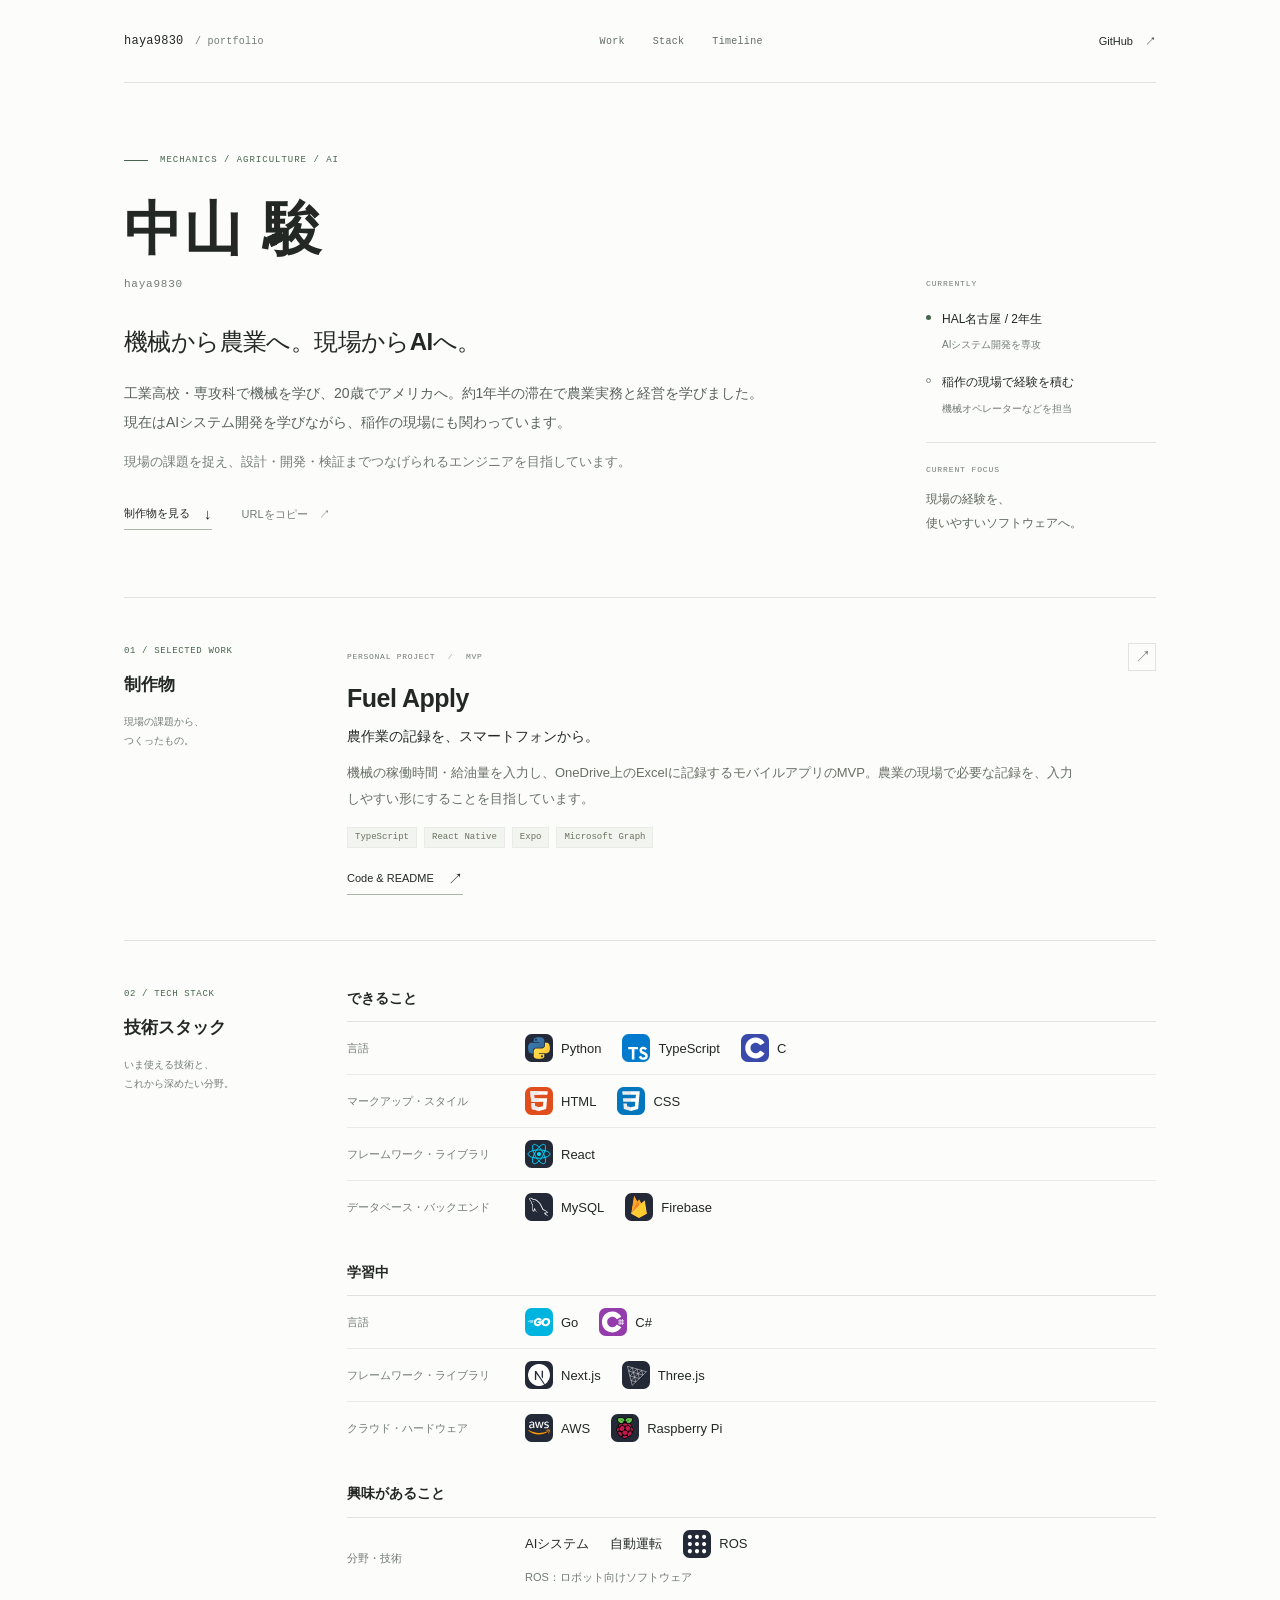
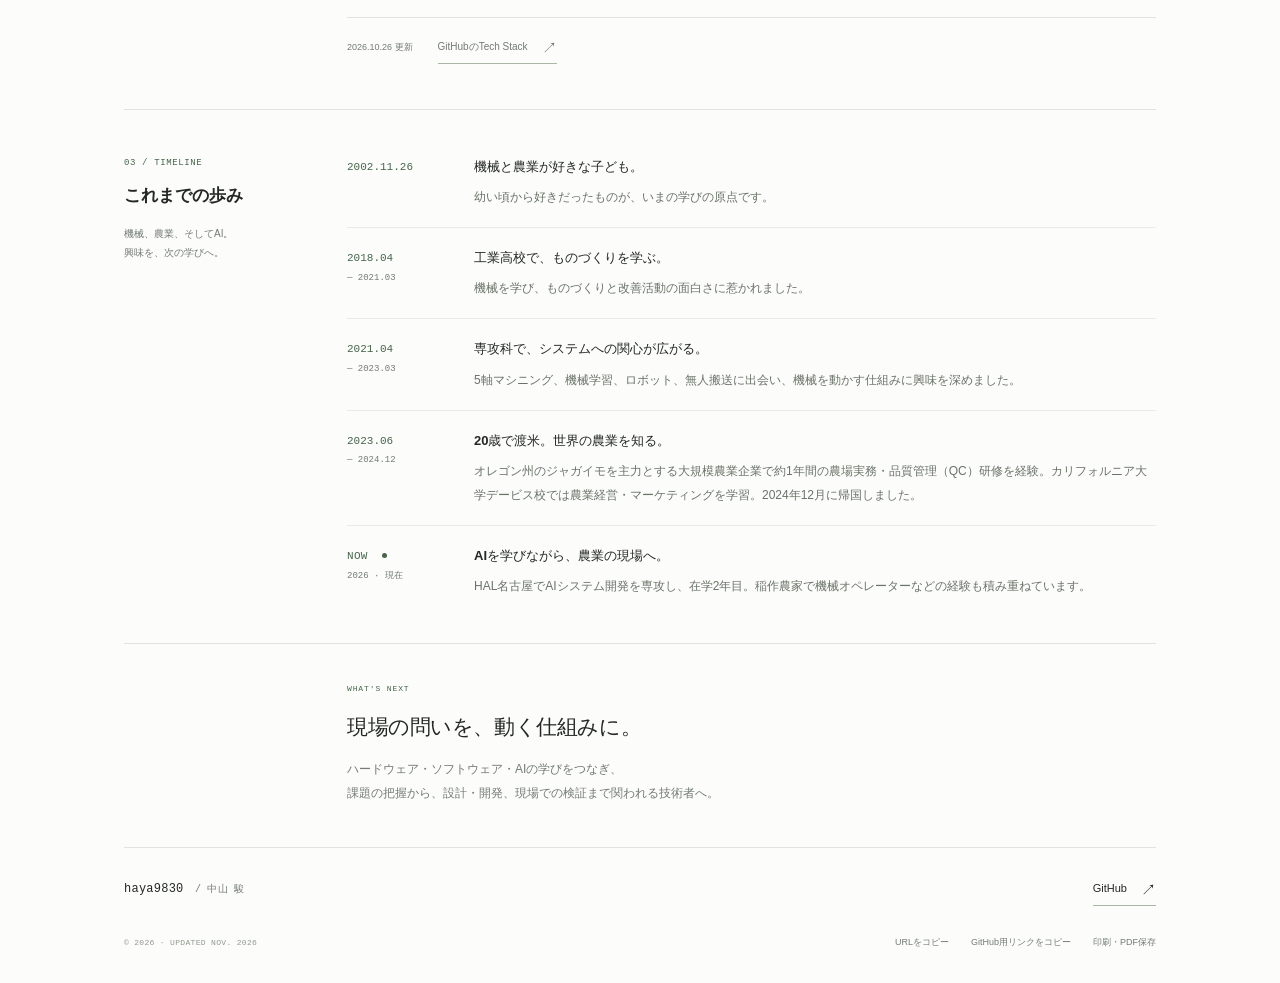
==== commit 0261866d: "Publish portable HTML CSS and JavaScript portfolio" ====
--- a/index.html
+++ b/index.html
@@ -1,277 +1,13 @@
 <!doctype html>
 <html lang="ja">
-<head>
-<meta charset="utf-8">
-<meta name="viewport" content="width=device-width, initial-scale=1">
-<title>haya9830 | 機械 × 農業 × ソフトウェア</title>
-<meta name="description" content="haya9830のポートフォリオ。機械と農業の経験を、使いやすいWeb・モバイルアプリづくりにつなげます。">
-<meta name="theme-color" content="#1E3A2A">
-<link rel="preconnect" href="https://fonts.googleapis.com">
-<link rel="preconnect" href="https://fonts.gstatic.com" crossorigin="">
-<link rel="stylesheet" href="https://fonts.googleapis.com/css2?family=Shippori+Mincho+B1:wght@600;700&amp;family=Zen+Kaku+Gothic+New:wght@400;500;700&amp;family=IBM+Plex+Mono:wght@400;500&amp;display=swap">
-<style>
-html{scroll-behavior:smooth}
-body{margin:0;background:#F6F2E7;color:#1B2620}
-a{color:#1E3A2A;text-underline-offset:4px;text-decoration-thickness:1px}
-a:hover{color:#7A5C1C}
-a:focus-visible{outline:3px solid #A87A22;outline-offset:3px;border-radius:4px}
-.on-dark a,.on-dark a:hover{color:#F6F2E7}
-.on-dark a:focus-visible{outline-color:#E2C67F}
-.skip{position:absolute;left:16px;top:-80px;z-index:10;background:#1E3A2A;color:#F6F2E7 !important;padding:12px 18px;border-radius:6px;text-decoration:none}
-.skip:focus{top:12px}
-.nav a{text-decoration:none}
-.nav a:hover{text-decoration:underline}
-.btn{transition:background-color .2s ease,color .2s ease}
-.btn-primary:hover{background:#163022 !important;color:#F6F2E7 !important}
-.btn-ghost:hover{background:#EFE8D6 !important;color:#1E3A2A !important}
-.btn-wheat:hover{background:#E2C67F !important;color:#163022 !important}
-.flow{stroke-dasharray:3 7;animation:flow 7s linear infinite}
-.gear{transform-box:view-box;transform-origin:372px 236px;animation:spin 90s linear infinite}
-@keyframes flow{to{stroke-dashoffset:-120}}
-@keyframes spin{to{transform:rotate(360deg)}}
-@media (prefers-reduced-motion: reduce){html{scroll-behavior:auto}.flow,.gear{animation:none}.btn{transition:none}}
-</style>
-</head>
-<body>
-<div style="font-family: 'Zen Kaku Gothic New', 'Hiragino Sans', 'Noto Sans JP', sans-serif; font-size: 16px; line-height: 1.9; color: #1B2620; background: #F6F2E7; position: relative; font-feature-settings: 'palt' 0">
-<a class="skip" href="#main">本文へスキップ</a>
-
-<header style="border-bottom: 1px solid #D9D0BA">
-<div style="max-width: 1120px; margin: 0 auto; padding: 18px clamp(16px, 5vw, 56px); display: flex; flex-wrap: wrap; align-items: center; justify-content: space-between; gap: 12px 32px">
-<a href="#top" style="display: flex; align-items: center; gap: 10px; text-decoration: none; color: #1E3A2A; min-height: 44px">
-<svg width="28" height="28" viewBox="0 0 28 28" fill="none" aria-hidden="true"><circle cx="14" cy="14" r="12.5" stroke="#1E3A2A" stroke-width="1.5"></circle><path d="M5 18c4-2 8-2 18 0M6 13.5c4-2 8-2 16 0M8.5 9c3-1.4 6-1.4 11 0" stroke="#A87A22" stroke-width="1.5" stroke-linecap="round"></path></svg>
-<span style="font-family: 'IBM Plex Mono', ui-monospace, monospace; font-weight: 500; font-size: 17px; letter-spacing: 0.02em">haya9830</span>
-</a>
-<nav class="nav" aria-label="ページ内リンク">
-<ul style="list-style: none; margin: 0; padding: 0; display: flex; flex-wrap: wrap; gap: 0 22px; font-size: 15px">
-<li><a href="#about" style="display: inline-flex; align-items: center; min-height: 44px">自己紹介</a></li>
-<li><a href="#background" style="display: inline-flex; align-items: center; min-height: 44px">経験</a></li>
-<li><a href="#stack" style="display: inline-flex; align-items: center; min-height: 44px">技術</a></li>
-<li><a href="#works" style="display: inline-flex; align-items: center; min-height: 44px">制作物</a></li>
-<li><a href="https://github.com/haya9830" style="display: inline-flex; align-items: center; min-height: 44px">GitHub</a></li>
-</ul>
-</nav>
-</div>
-</header>
-
-<main id="main">
-
-<section id="top" aria-labelledby="hero-title" style="max-width: 1120px; margin: 0 auto; padding: clamp(48px, 8vw, 96px) clamp(16px, 5vw, 56px) clamp(56px, 8vw, 104px); display: flex; flex-wrap: wrap; align-items: center; gap: 48px 56px">
-<div style="flex: 1 1 420px; min-width: 0">
-<p style="margin: 0 0 22px; font-family: 'IBM Plex Mono', ui-monospace, monospace; font-size: 14px; letter-spacing: 0.08em; color: #7A5C1C">機械 × 農業 × ソフトウェア</p>
-<h1 id="hero-title" style="margin: 0; font-family: 'Shippori Mincho B1', 'Hiragino Mincho ProN', serif; font-weight: 700; font-size: clamp(28px, 4vw, 48px); line-height: 1.38; letter-spacing: 0.01em; color: #1E3A2A">畑と機械の現場で<br>学んだことを、<br>使いやすいアプリに。</h1>
-<p style="margin: 28px 0 0; max-width: 34em; font-size: 17px; color: #3C4840">工業高校と専攻科で機械を学び、米国では大規模農業と経営・マーケティングを学びました。約1年の農業実習も経験しています。いまはWeb・モバイルアプリの開発に取り組み、現場で働く人が迷わず使える道具をつくることを目指しています。</p>
-<div style="margin-top: 36px; display: flex; flex-wrap: wrap; gap: 12px">
-<a class="btn btn-primary" href="#works" style="display: inline-flex; align-items: center; gap: 10px; min-height: 48px; padding: 0 24px; border-radius: 999px; background: #1E3A2A; color: #F6F2E7; text-decoration: none; font-weight: 500">制作物を見る
-<svg width="16" height="16" viewBox="0 0 16 16" fill="none" aria-hidden="true"><path d="M8 3v10M3.5 8.5 8 13l4.5-4.5" stroke="currentColor" stroke-width="1.6" stroke-linecap="round" stroke-linejoin="round"></path></svg></a>
-<a class="btn btn-ghost" href="https://github.com/haya9830" style="display: inline-flex; align-items: center; gap: 10px; min-height: 48px; padding: 0 22px; border-radius: 999px; border: 1.5px solid #1E3A2A; color: #1E3A2A; text-decoration: none; font-weight: 500">
-<svg width="18" height="18" viewBox="0 0 24 24" fill="none" aria-hidden="true"><path d="M9 19c-4.3 1.4-4.3-2.5-6-3m12 5v-3.5c0-1 .1-1.4-.5-2 2.8-.3 5.5-1.4 5.5-6a4.6 4.6 0 0 0-1.3-3.2 4.2 4.2 0 0 0-.1-3.2s-1.1-.3-3.5 1.3a12.3 12.3 0 0 0-6.2 0C6.5 2.8 5.4 3.1 5.4 3.1a4.2 4.2 0 0 0-.1 3.2A4.6 4.6 0 0 0 4 9.5c0 4.6 2.7 5.7 5.5 6-.6.6-.6 1.2-.5 2V21" stroke="currentColor" stroke-width="1.6" stroke-linecap="round" stroke-linejoin="round"></path></svg>GitHubプロフィール</a>
-</div>
-</div>
-
-<figure style="flex: 1 1 380px; min-width: 0; margin: 0">
-<div style="background: #1E3A2A; border-radius: 20px; padding: clamp(12px, 2vw, 20px); overflow: hidden">
-<svg viewBox="0 0 600 460" width="100%" role="img" aria-labelledby="hero-svg-title" style="display: block; font-family: 'IBM Plex Mono', ui-monospace, monospace">
-<title id="hero-svg-title">畑の畝が地形線になり、歯車を経てコード画面へとつながっていくイラスト</title>
-<g fill="none" stroke="#F6F2E7" stroke-opacity="0.28" stroke-width="1.2">
-<path d="M290 236C290 180 340 150 380 152C430 154 462 190 460 236C458 286 420 318 372 316C326 314 290 290 290 236Z"></path>
-<path d="M262 240C258 168 320 124 384 126C450 128 492 178 490 238C488 302 438 346 370 344C306 342 266 306 262 240Z"></path>
-<path d="M234 246C226 160 300 98 388 100C470 102 522 168 520 242C518 320 456 372 368 370C288 368 240 326 234 246Z"></path>
-</g>
-<g fill="none" stroke="#D4B36A" stroke-width="1.6" stroke-linecap="round">
-<path d="M-10 452C150 432 330 470 610 414" stroke-opacity="0.95"></path>
-<path d="M-10 428C150 406 320 446 610 386" stroke-opacity="0.85"></path>
-<path d="M-10 404C140 380 300 420 610 358" stroke-opacity="0.72"></path>
-<path d="M-10 380C130 354 260 392 520 340" stroke-opacity="0.58"></path>
-<path d="M-10 356C110 328 200 360 300 334" stroke-opacity="0.45"></path>
-<path d="M-10 332C80 306 150 326 236 304" stroke-opacity="0.32"></path>
-</g>
-<g stroke="#D4B36A" stroke-width="1.4" stroke-linecap="round" stroke-opacity="0.7">
-<path d="M40 438v-10M38 432l-5-4M42 432l5-4"></path>
-<path d="M104 432v-10M102 426l-5-4M106 426l5-4"></path>
-<path d="M168 434v-10M166 428l-5-4M170 428l5-4"></path>
-<path d="M232 440v-10M230 434l-5-4M234 434l5-4"></path>
-</g>
-<path class="flow" d="M150 392C210 360 262 316 318 262" fill="none" stroke="#E2C67F" stroke-width="1.8" stroke-linecap="round"></path>
-<path class="flow" d="M404 196C428 168 448 158 470 154" fill="none" stroke="#E2C67F" stroke-width="1.8" stroke-linecap="round"></path>
-<g class="gear">
-<path d="M416.9 226.1 L429.6 229.0 L429.6 243.0 L416.9 245.9 L414.1 254.4 L422.7 264.2 L414.5 275.5 L402.6 270.4 L395.3 275.7 L396.4 288.6 L383.1 292.9 L376.5 281.8 L367.5 281.8 L360.9 292.9 L347.6 288.6 L348.7 275.7 L341.4 270.4 L329.5 275.5 L321.3 264.2 L329.9 254.4 L327.1 245.9 L314.4 243.0 L314.4 229.0 L327.1 226.1 L329.9 217.6 L321.3 207.8 L329.5 196.5 L341.4 201.6 L348.7 196.3 L347.6 183.4 L360.9 179.1 L367.5 190.2 L376.5 190.2 L383.1 179.1 L396.4 183.4 L395.3 196.3 L402.6 201.6 L414.5 196.5 L422.7 207.8 L414.1 217.6 Z" fill="#163022" stroke="#F6F2E7" stroke-width="1.6" stroke-linejoin="round"></path>
-<circle cx="372" cy="236" r="19" fill="none" stroke="#F6F2E7" stroke-width="1.4"></circle>
-<path d="M372 222v28M358 236h28" stroke="#F6F2E7" stroke-opacity="0.5" stroke-width="1.2"></path>
-</g>
-<circle cx="372" cy="236" r="6" fill="#D4B36A"></circle>
-<g>
-<rect x="418" y="40" width="160" height="114" rx="9" fill="#163022" stroke="#F6F2E7" stroke-opacity="0.6" stroke-width="1.2"></rect>
-<path d="M418 62h160" stroke="#F6F2E7" stroke-opacity="0.3"></path>
-<circle cx="432" cy="51" r="3" fill="#D4B36A"></circle>
-<circle cx="443" cy="51" r="3" fill="#F6F2E7" fill-opacity="0.45"></circle>
-<circle cx="454" cy="51" r="3" fill="#F6F2E7" fill-opacity="0.45"></circle>
-<rect x="432" y="76" width="44" height="5" rx="2.5" fill="#D4B36A"></rect>
-<rect x="482" y="76" width="62" height="5" rx="2.5" fill="#F6F2E7" fill-opacity="0.55"></rect>
-<rect x="444" y="91" width="70" height="5" rx="2.5" fill="#F6F2E7" fill-opacity="0.55"></rect>
-<rect x="444" y="106" width="38" height="5" rx="2.5" fill="#D4B36A" fill-opacity="0.8"></rect>
-<rect x="488" y="106" width="50" height="5" rx="2.5" fill="#F6F2E7" fill-opacity="0.4"></rect>
-<rect x="444" y="121" width="86" height="5" rx="2.5" fill="#F6F2E7" fill-opacity="0.55"></rect>
-<rect x="432" y="136" width="30" height="5" rx="2.5" fill="#D4B36A"></rect>
-</g>
-<g fill="#F6F2E7" fill-opacity="0.78" font-size="13" letter-spacing="1.5">
-<text x="22" y="314">FIELD / 畑</text>
-<text x="272" y="96">MACHINE / 機械</text>
-<text x="452" y="182">CODE / アプリ</text>
-</g>
-</svg>
-</div>
-<figcaption style="margin-top: 12px; font-size: 13px; color: #4A564E">畑の畝 → 地形線 → 機械 → コード。経験をソフトウェアへつなぐイメージ図です。</figcaption>
-</figure>
-</section>
-
-<section id="about" aria-labelledby="about-title" style="border-top: 1px solid #D9D0BA">
-<div style="max-width: 1120px; margin: 0 auto; padding: clamp(56px, 8vw, 96px) clamp(16px, 5vw, 56px); display: flex; flex-wrap: wrap; gap: 24px 64px">
-<div style="flex: 1 1 240px">
-<p style="margin: 0; font-family: 'IBM Plex Mono', ui-monospace, monospace; font-size: 13px; letter-spacing: 0.1em; color: #7A5C1C">01 / ABOUT</p>
-<h2 id="about-title" style="margin: 6px 0 0; font-family: 'Shippori Mincho B1', serif; font-weight: 700; font-size: clamp(26px, 3.4vw, 36px); line-height: 1.4; color: #1E3A2A">自己紹介</h2>
-</div>
-<div style="flex: 999 1 520px; min-width: 0">
-<p style="margin: 0; font-size: clamp(17px, 1.8vw, 19px); line-height: 2; max-width: 36em">haya9830です。農業、ロボット、作業機械が好きで、機械と農業の両方を学んできました。機械の仕組みや畑での作業を知っているからこそ、使う場面や入力の手間を具体的に想像しながら、ソフトウェアをつくりたいと考えています。</p>
-<p style="margin: 28px 0 10px; font-size: 14px; color: #4A564E">好きなもの</p>
-<ul style="list-style: none; margin: 0; padding: 0; display: flex; flex-wrap: wrap; gap: 10px">
-<li style="padding: 6px 16px; border: 1px solid #1E3A2A; border-radius: 999px; font-size: 15px; color: #1E3A2A">農業</li>
-<li style="padding: 6px 16px; border: 1px solid #1E3A2A; border-radius: 999px; font-size: 15px; color: #1E3A2A">ロボット</li>
-<li style="padding: 6px 16px; border: 1px solid #1E3A2A; border-radius: 999px; font-size: 15px; color: #1E3A2A">作業機械</li>
-</ul>
-</div>
-</div>
-</section>
-
-<section id="background" aria-labelledby="bg-title" style="background: #EFE8D6">
-<div style="max-width: 1120px; margin: 0 auto; padding: clamp(56px, 8vw, 96px) clamp(16px, 5vw, 56px)">
-<div style="display: flex; flex-wrap: wrap; align-items: flex-end; justify-content: space-between; gap: 12px 40px">
-<div>
-<p style="margin: 0; font-family: 'IBM Plex Mono', ui-monospace, monospace; font-size: 13px; letter-spacing: 0.1em; color: #7A5C1C">02 / BACKGROUND</p>
-<h2 id="bg-title" style="margin: 6px 0 0; font-family: 'Shippori Mincho B1', serif; font-weight: 700; font-size: clamp(26px, 3.4vw, 36px); line-height: 1.4; color: #1E3A2A">経験</h2>
-</div>
-<p style="margin: 0; font-size: 14px; color: #4A564E">学んできた分野と、現在取り組んでいること。</p>
-</div>
-<div style="margin-top: 40px; display: grid; grid-template-columns: repeat(auto-fit, minmax(min(100%, 280px), 1fr)); gap: 20px">
-
-<article style="background: #F6F2E7; border-radius: 16px; padding: 28px; display: flex; flex-direction: column; gap: 16px">
-<div style="display: flex; align-items: center; gap: 12px">
-<svg width="36" height="36" viewBox="0 0 36 36" fill="none" aria-hidden="true"><circle cx="18" cy="18" r="7" stroke="#1E3A2A" stroke-width="1.6"></circle><path d="M18 4v5M18 27v5M4 18h5M27 18h5M8.1 8.1l3.5 3.5M24.4 24.4l3.5 3.5M8.1 27.9l3.5-3.5M24.4 11.6l3.5-3.5" stroke="#1E3A2A" stroke-width="1.6" stroke-linecap="round"></path></svg>
-<h3 style="margin: 0; font-family: 'Shippori Mincho B1', serif; font-size: 22px; color: #1E3A2A">機械</h3>
-</div>
-<ul style="margin: 0; padding: 0; list-style: none; display: flex; flex-direction: column; gap: 12px">
-<li style="border-top: 1px solid #D9D0BA; padding-top: 12px">桑名工業高校 機械科</li>
-<li style="border-top: 1px solid #D9D0BA; padding-top: 12px">四日市工業高校 専攻科（機械科）</li>
-</ul>
-</article>
-
-<article style="background: #F6F2E7; border-radius: 16px; padding: 28px; display: flex; flex-direction: column; gap: 16px">
-<div style="display: flex; align-items: center; gap: 12px">
-<svg width="36" height="36" viewBox="0 0 36 36" fill="none" aria-hidden="true"><path d="M18 32V12M18 20c-5 0-8-3-8-8 5 0 8 3 8 8ZM18 16c5 0 8-3 8-8-5 0-8 3-8 8ZM18 26c-4 0-7-2.5-7-6.5 4 0 7 2.5 7 6.5ZM18 23c4 0 7-2.5 7-6.5-4 0-7 2.5-7 6.5Z" stroke="#1E3A2A" stroke-width="1.6" stroke-linejoin="round"></path></svg>
-<h3 style="margin: 0; font-family: 'Shippori Mincho B1', serif; font-size: 22px; color: #1E3A2A">農業</h3>
-</div>
-<ul style="margin: 0; padding: 0; list-style: none; display: flex; flex-direction: column; gap: 12px">
-<li style="border-top: 1px solid #D9D0BA; padding-top: 12px">米国で大規模農業・経営・マーケティングを学習</li>
-<li style="border-top: 1px solid #D9D0BA; padding-top: 12px">約1年の農業実習</li>
-</ul>
-</article>
-
-<article style="background: #1E3A2A; color: #F6F2E7; border-radius: 16px; padding: 28px; display: flex; flex-direction: column; gap: 16px">
-<div style="display: flex; align-items: center; gap: 12px">
-<svg width="36" height="36" viewBox="0 0 36 36" fill="none" aria-hidden="true"><rect x="4" y="7" width="28" height="22" rx="3" stroke="#E2C67F" stroke-width="1.6"></rect><path d="M14 15l-4 3 4 3M22 15l4 3-4 3M19.5 13.5l-3 9" stroke="#E2C67F" stroke-width="1.6" stroke-linecap="round" stroke-linejoin="round"></path></svg>
-<h3 style="margin: 0; font-family: 'Shippori Mincho B1', serif; font-size: 22px; color: #F6F2E7">ソフトウェア</h3>
-</div>
-<ul style="margin: 0; padding: 0; list-style: none; display: flex; flex-direction: column; gap: 12px">
-<li style="border-top: 1px solid rgba(246, 242, 231, 0.25); padding-top: 12px">Web・モバイルアプリ開発に取り組み中</li>
-<li style="border-top: 1px solid rgba(246, 242, 231, 0.25); padding-top: 12px">農作業の記録を支援するアプリの制作</li>
-</ul>
-</article>
-
-</div>
-</div>
-</section>
-
-<section id="stack" aria-labelledby="stack-title">
-<div style="max-width: 1120px; margin: 0 auto; padding: clamp(56px, 8vw, 96px) clamp(16px, 5vw, 56px); display: flex; flex-wrap: wrap; gap: 24px 64px">
-<div style="flex: 1 1 240px">
-<p style="margin: 0; font-family: 'IBM Plex Mono', ui-monospace, monospace; font-size: 13px; letter-spacing: 0.1em; color: #7A5C1C">03 / STACK</p>
-<h2 id="stack-title" style="margin: 6px 0 0; font-family: 'Shippori Mincho B1', serif; font-weight: 700; font-size: clamp(26px, 3.4vw, 36px); line-height: 1.4; color: #1E3A2A">技術</h2>
-<p style="margin: 14px 0 0; font-size: 14px; color: #4A564E; max-width: 20em">Fuel Applyで使っている技術と、その用途です。</p>
-</div>
-<dl style="flex: 999 1 520px; min-width: 0; margin: 0; display: grid; grid-template-columns: repeat(auto-fit, minmax(min(100%, 300px), 1fr)); column-gap: 40px; align-content: start; border-bottom: 1px solid #D9D0BA">
-<div style="border-top: 1px solid #D9D0BA; padding: 14px 0; display: flex; flex-wrap: wrap; justify-content: space-between; gap: 4px 16px"><dt style="font-family: 'IBM Plex Mono', ui-monospace, monospace; font-weight: 500; color: #1E3A2A">TypeScript</dt><dd style="margin: 0; font-size: 14px; color: #4A564E">アプリ全体の実装言語</dd></div>
-<div style="border-top: 1px solid #D9D0BA; padding: 14px 0; display: flex; flex-wrap: wrap; justify-content: space-between; gap: 4px 16px"><dt style="font-family: 'IBM Plex Mono', ui-monospace, monospace; font-weight: 500; color: #1E3A2A">React Native</dt><dd style="margin: 0; font-size: 14px; color: #4A564E">スマートフォンの入力画面</dd></div>
-<div style="border-top: 1px solid #D9D0BA; padding: 14px 0; display: flex; flex-wrap: wrap; justify-content: space-between; gap: 4px 16px"><dt style="font-family: 'IBM Plex Mono', ui-monospace, monospace; font-weight: 500; color: #1E3A2A">Expo</dt><dd style="margin: 0; font-size: 14px; color: #4A564E">モバイルアプリの開発環境</dd></div>
-<div style="border-top: 1px solid #D9D0BA; padding: 14px 0; display: flex; flex-wrap: wrap; justify-content: space-between; gap: 4px 16px"><dt style="font-family: 'IBM Plex Mono', ui-monospace, monospace; font-weight: 500; color: #1E3A2A">Microsoft Graph</dt><dd style="margin: 0; font-size: 14px; color: #4A564E">OneDrive上のExcelへの記録</dd></div>
-</dl>
-</div>
-</section>
-
-<section id="works" aria-labelledby="works-title" style="border-top: 1px solid #D9D0BA">
-<div style="max-width: 1120px; margin: 0 auto; padding: clamp(56px, 8vw, 96px) clamp(16px, 5vw, 56px)">
-<p style="margin: 0; font-family: 'IBM Plex Mono', ui-monospace, monospace; font-size: 13px; letter-spacing: 0.1em; color: #7A5C1C">04 / WORKS</p>
-<h2 id="works-title" style="margin: 6px 0 0; font-family: 'Shippori Mincho B1', serif; font-weight: 700; font-size: clamp(26px, 3.4vw, 36px); line-height: 1.4; color: #1E3A2A">制作物</h2>
-
-<article aria-labelledby="fuel-title" style="margin-top: 40px; background: #FBF8F0; border: 1px solid #D9D0BA; border-radius: 20px; padding: clamp(22px, 4vw, 48px); display: flex; flex-wrap: wrap; gap: 36px 56px">
-<div style="flex: 1 1 400px; min-width: 0">
-<div style="display: flex; flex-wrap: wrap; align-items: center; gap: 10px">
-<span style="font-family: 'IBM Plex Mono', ui-monospace, monospace; font-size: 12px; letter-spacing: 0.08em; padding: 2px 10px; border-radius: 4px; border: 1px solid #7A5C1C; color: #7A5C1C">MVP</span>
-</div>
-<h3 id="fuel-title" style="margin: 16px 0 0; font-family: 'Shippori Mincho B1', serif; font-weight: 700; font-size: clamp(28px, 3.6vw, 40px); line-height: 1.3; color: #1E3A2A">Fuel Apply</h3>
-<p style="margin: 6px 0 0; font-size: 17px; color: #3C4840">農作業用機械の稼働時間・給油量を、スマートフォンから記録するアプリ</p>
-<dl style="margin: 28px 0 0; display: flex; flex-direction: column; gap: 18px">
-<div><dt style="font-size: 13px; font-weight: 700; color: #7A5C1C; letter-spacing: 0.06em">目的</dt><dd style="margin: 4px 0 0">農業用燃料の免税申請に必要な記録の入力を支援すること。</dd></div>
-<div><dt style="font-size: 13px; font-weight: 700; color: #7A5C1C; letter-spacing: 0.06em">つくったもの</dt><dd style="margin: 4px 0 0">機械ごとの稼働時間と給油量をスマートフォンで入力し、Microsoft Graph経由でOneDrive上のExcelに記録するMVP。機械と農業の経験がそのまま活きるテーマとして取り組んでいます。</dd></div>
-<div><dt style="font-size: 13px; font-weight: 700; color: #7A5C1C; letter-spacing: 0.06em">現状</dt><dd style="margin: 4px 0 0">MVP（最小限の機能を備えた試作段階）</dd></div>
-<div><dt style="font-size: 13px; font-weight: 700; color: #7A5C1C; letter-spacing: 0.06em">技術</dt><dd style="margin: 4px 0 0; font-family: 'IBM Plex Mono', ui-monospace, monospace; font-size: 14px">TypeScript / React Native / Expo / Microsoft Graph</dd></div>
-</dl>
-<a class="btn btn-primary" href="https://github.com/haya9830/fuel_apply" style="margin-top: 28px; display: inline-flex; align-items: center; gap: 10px; min-height: 48px; padding: 0 22px; border-radius: 999px; background: #1E3A2A; color: #F6F2E7; text-decoration: none; font-weight: 500">GitHubでコードを見る
-<svg width="14" height="14" viewBox="0 0 14 14" fill="none" aria-hidden="true"><path d="M4 10 10 4M5 4h5v5" stroke="currentColor" stroke-width="1.6" stroke-linecap="round" stroke-linejoin="round"></path></svg></a>
-</div>
-
-<figure style="flex: 1 1 340px; min-width: 0; margin: 0; align-self: center">
-<div style="background: #1E3A2A; border-radius: 16px; padding: 24px; display: flex; flex-direction: column; gap: 10px; color: #F6F2E7">
-<div style="display: flex; align-items: center; gap: 16px; padding: 16px; border: 1px solid rgba(246, 242, 231, 0.35); border-radius: 12px">
-<svg width="34" height="34" viewBox="0 0 34 34" fill="none" aria-hidden="true"><rect x="9" y="3" width="16" height="28" rx="3" stroke="#E2C67F" stroke-width="1.6"></rect><path d="M13 10h8M13 15h8M13 20h5" stroke="#F6F2E7" stroke-width="1.6" stroke-linecap="round"></path></svg>
-<div><p style="margin: 0; font-weight: 700">スマートフォンで入力</p><p style="margin: 0; font-size: 14px; color: #D8D2C2">機械ごとの稼働時間・給油量</p></div>
-</div>
-<svg width="16" height="22" viewBox="0 0 16 22" fill="none" aria-hidden="true" style="align-self: center"><path d="M8 2v17M3 14l5 5 5-5" stroke="#E2C67F" stroke-width="1.6" stroke-linecap="round" stroke-linejoin="round"></path></svg>
-<div style="display: flex; align-items: center; gap: 16px; padding: 16px; border: 1px solid rgba(246, 242, 231, 0.35); border-radius: 12px">
-<svg width="34" height="34" viewBox="0 0 34 34" fill="none" aria-hidden="true"><circle cx="17" cy="17" r="4" stroke="#E2C67F" stroke-width="1.6"></circle><circle cx="6" cy="8" r="3" stroke="#F6F2E7" stroke-width="1.4"></circle><circle cx="28" cy="8" r="3" stroke="#F6F2E7" stroke-width="1.4"></circle><circle cx="17" cy="30" r="3" stroke="#F6F2E7" stroke-width="1.4"></circle><path d="M8.5 9.8l5.3 4.5M25.5 9.8l-5.3 4.5M17 21v6" stroke="#F6F2E7" stroke-width="1.4"></path></svg>
-<div><p style="margin: 0; font-weight: 700">Microsoft Graph</p><p style="margin: 0; font-size: 14px; color: #D8D2C2">アプリからOneDriveへ書き込み</p></div>
-</div>
-<svg width="16" height="22" viewBox="0 0 16 22" fill="none" aria-hidden="true" style="align-self: center"><path d="M8 2v17M3 14l5 5 5-5" stroke="#E2C67F" stroke-width="1.6" stroke-linecap="round" stroke-linejoin="round"></path></svg>
-<div style="display: flex; align-items: center; gap: 16px; padding: 16px; border: 1px solid rgba(246, 242, 231, 0.35); border-radius: 12px">
-<svg width="34" height="34" viewBox="0 0 34 34" fill="none" aria-hidden="true"><rect x="4" y="6" width="26" height="22" rx="2.5" stroke="#E2C67F" stroke-width="1.6"></rect><path d="M4 13h26M4 20.5h26M13 6v22M21.5 6v22" stroke="#F6F2E7" stroke-width="1.3"></path></svg>
-<div><p style="margin: 0; font-weight: 700">OneDrive上のExcel</p><p style="margin: 0; font-size: 14px; color: #D8D2C2">免税申請に使う記録として蓄積</p></div>
-</div>
-</div>
-<figcaption style="margin-top: 10px; font-size: 13px; color: #4A564E">データの流れを示す概念図です（実際のアプリ画面ではありません）。</figcaption>
-</figure>
-</article>
-</div>
-</section>
-
-<section class="on-dark" aria-labelledby="gh-title" style="background: #1E3A2A; color: #F6F2E7">
-<div style="max-width: 1120px; margin: 0 auto; padding: clamp(56px, 8vw, 96px) clamp(16px, 5vw, 56px); display: flex; flex-wrap: wrap; align-items: center; justify-content: space-between; gap: 32px 56px">
-<div style="flex: 1 1 420px; min-width: 0">
-<p style="margin: 0; font-family: 'IBM Plex Mono', ui-monospace, monospace; font-size: 13px; letter-spacing: 0.1em; color: #E2C67F">05 / GITHUB</p>
-<h2 id="gh-title" style="margin: 6px 0 0; font-family: 'Shippori Mincho B1', serif; font-weight: 700; font-size: clamp(26px, 3.4vw, 38px); line-height: 1.45; color: #F6F2E7">コードと開発の記録は、<br>GitHubで公開しています。</h2>
-<p style="margin: 16px 0 0; color: #D8D2C2; max-width: 32em">最新の活動はGitHubプロフィールからご覧ください。</p>
-</div>
-<a class="btn btn-wheat" href="https://github.com/haya9830" style="display: inline-flex; align-items: center; gap: 12px; min-height: 56px; padding: 0 28px; border-radius: 999px; background: #D4B36A; color: #163022 !important; text-decoration: none; font-weight: 700; font-size: 17px">
-<svg width="20" height="20" viewBox="0 0 24 24" fill="none" aria-hidden="true"><path d="M9 19c-4.3 1.4-4.3-2.5-6-3m12 5v-3.5c0-1 .1-1.4-.5-2 2.8-.3 5.5-1.4 5.5-6a4.6 4.6 0 0 0-1.3-3.2 4.2 4.2 0 0 0-.1-3.2s-1.1-.3-3.5 1.3a12.3 12.3 0 0 0-6.2 0C6.5 2.8 5.4 3.1 5.4 3.1a4.2 4.2 0 0 0-.1 3.2A4.6 4.6 0 0 0 4 9.5c0 4.6 2.7 5.7 5.5 6-.6.6-.6 1.2-.5 2V21" stroke="currentColor" stroke-width="1.7" stroke-linecap="round" stroke-linejoin="round"></path></svg>github.com/haya9830</a>
-</div>
-</section>
-
-</main>
-
-<footer style="background: #163022; color: #D8D2C2">
-<div style="max-width: 1120px; margin: 0 auto; padding: 24px clamp(16px, 5vw, 56px); display: flex; flex-wrap: wrap; justify-content: space-between; gap: 8px 24px; font-size: 13px">
-<p style="margin: 0; font-family: 'IBM Plex Mono', ui-monospace, monospace">© haya9830</p>
-<p style="margin: 0">機械 × 農業 × ソフトウェア</p>
-</div>
-</footer>
-</div>
-</body>
+  <head>
+    <meta charset="UTF-8" />
+    <meta name="viewport" content="width=device-width, initial-scale=1" />
+    <meta http-equiv="refresh" content="0; url=./haya9830/" />
+    <link rel="canonical" href="https://haya9830.github.io/haya9830/" />
+    <title>中山 駿 / haya9830 — Portfolio</title>
+  </head>
+  <body>
+    <p><a href="./haya9830/">ポートフォリオを開く</a></p>
+  </body>
 </html>
